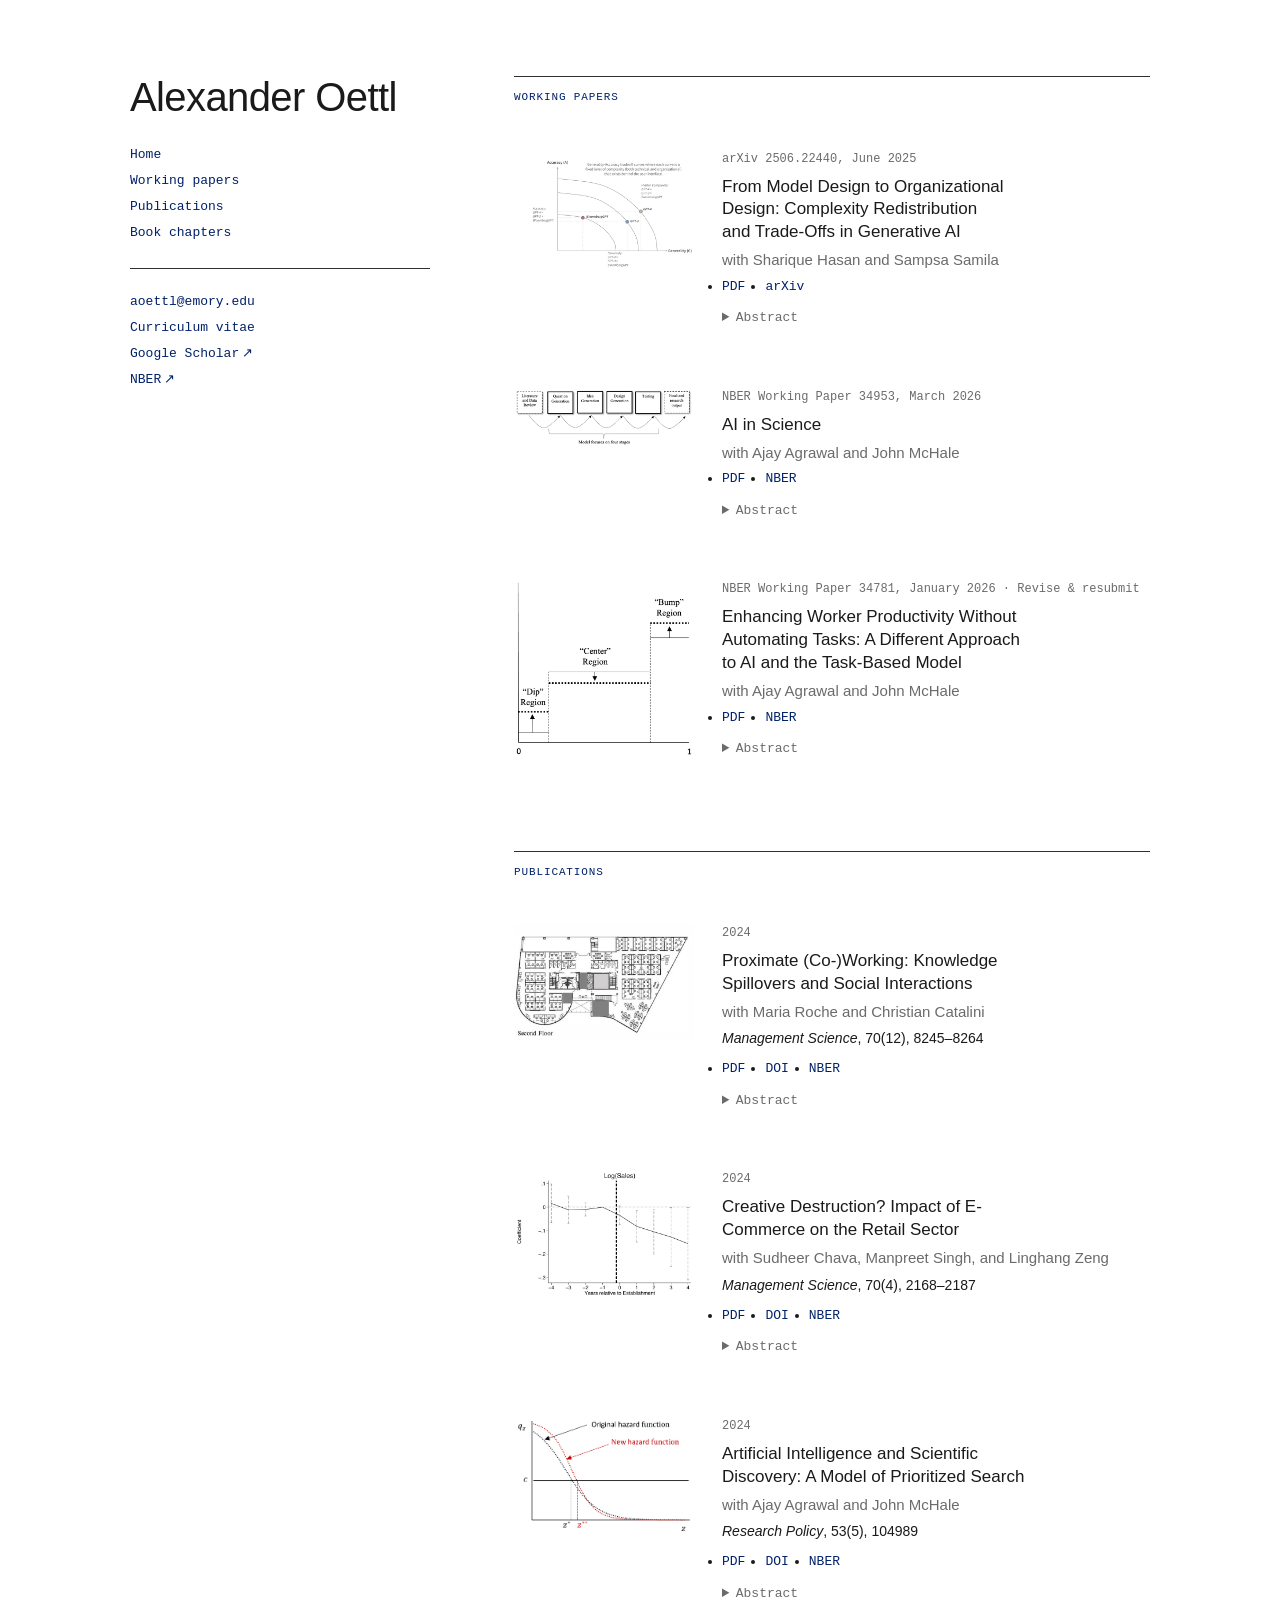
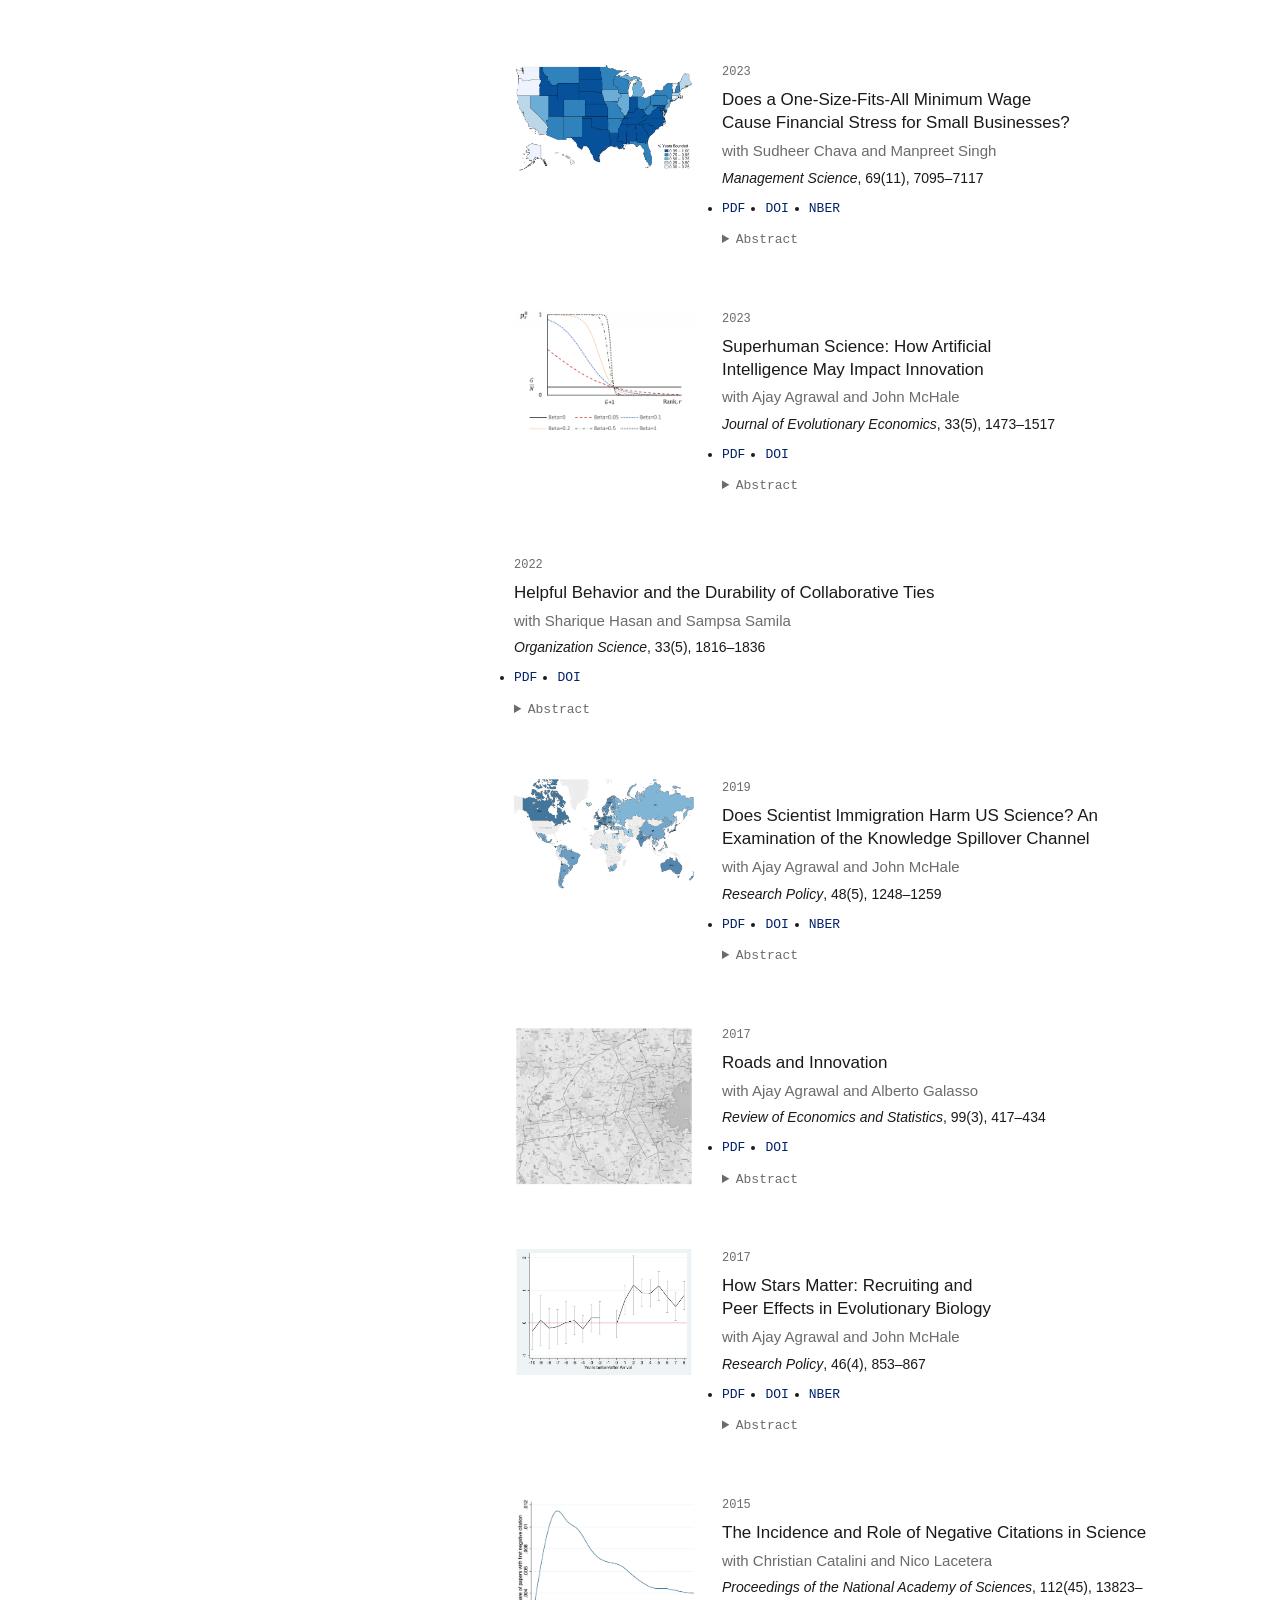
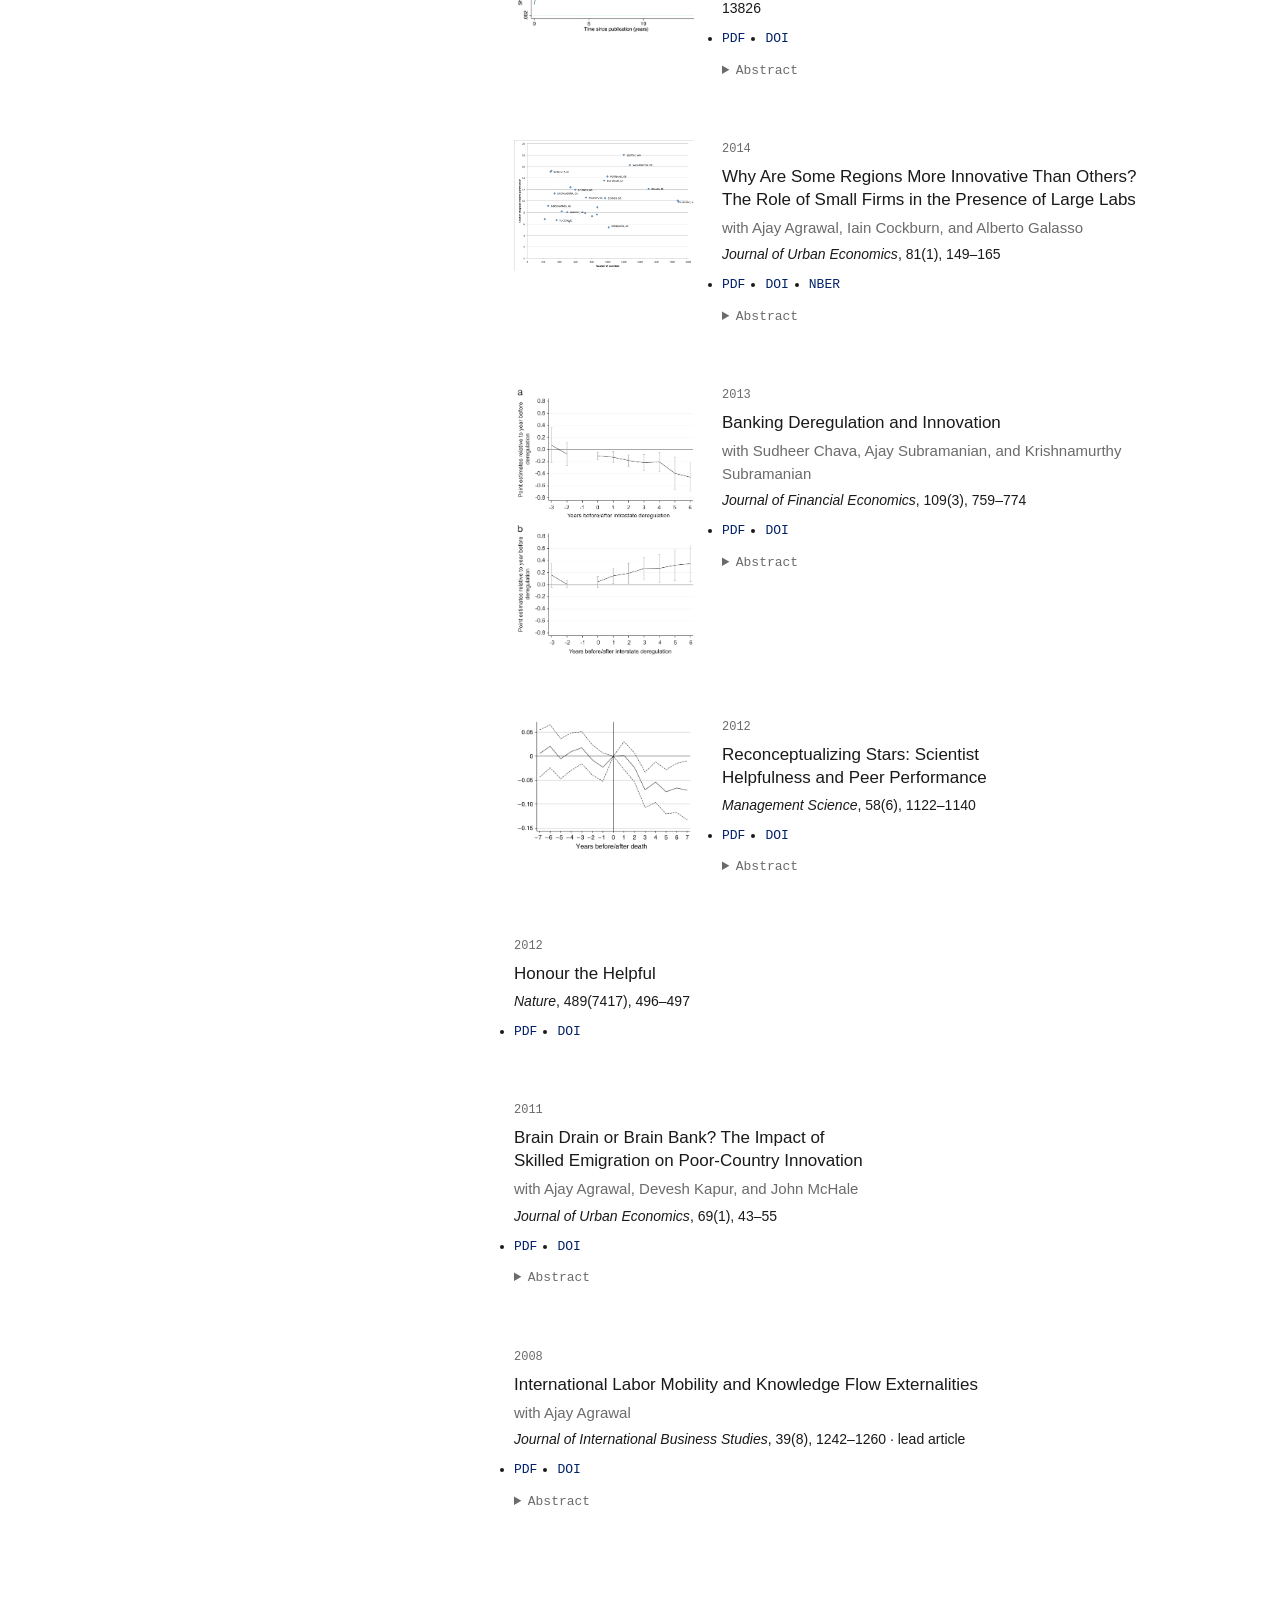
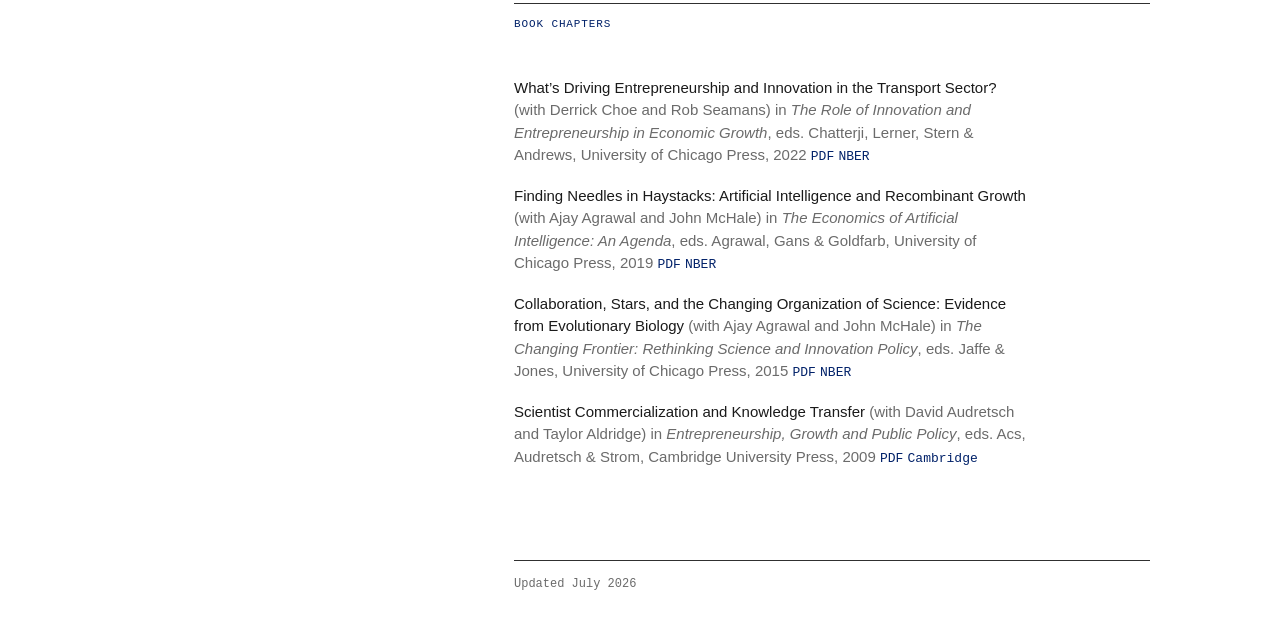
==== research/index.html @ a6eb87b7 "Scientist Commercialization chapter: host SSRN draft PDF, link Cambridge edition Co-Authored-By: Cla" ====
<!DOCTYPE html>
<html lang="en">
<head>
  <meta charset="utf-8">
  <meta name="viewport" content="width=device-width, initial-scale=1">
  <title>Research — Alexander Oettl</title>
  <meta name="description" content="Alexander Oettl is the Goizueta Distinguished Chair in Entrepreneurship at Emory University's Goizueta Business School. Economics of innovation, knowledge spillovers, human capital, and economic geography.">
  <link rel="canonical" href="https://oettl.org/research/">
  <link rel="icon" type="image/svg+xml" href="/favicon.svg">
  <link rel="stylesheet" href="/style.css">
  <meta property="og:type" content="profile">
  <meta property="og:title" content="Research — Alexander Oettl">
  <meta property="og:description" content="Economics of innovation, knowledge spillovers, human capital, and economic geography. Goizueta Business School, Emory University.">
  <meta property="og:url" content="https://oettl.org/research/">
  <meta property="og:image" content="https://oettl.org/img/aoettl.jpg">
  <meta name="twitter:card" content="summary">
  <script data-goatcounter="https://oettl.goatcounter.com/count" async src="https://gc.zgo.at/count.js"></script>
</head>
<body>
<div class="page">

  <header class="rail">
    <h1><a href="/">Alexander Oettl</a></h1>
    <nav aria-label="Sections">
      <ul>
        <li><a href="/">Home</a></li>
        <li><a href="#working-papers">Working papers</a></li>
        <li><a href="#publications">Publications</a></li>
        <li><a href="#chapters">Book chapters</a></li>
      </ul>
    </nav>
    <ul class="contact">
      <li><a href="mailto:aoettl@emory.edu">aoettl@emory.edu</a></li>
      <li><a href="/pdf/oettl-cv.pdf" data-goatcounter-click="dl-cv">Curriculum vitae</a></li>
      <li><a href="https://scholar.google.com/citations?user=zIB44gEAAAAJ">Google Scholar&thinsp;&#8599;</a></li>
      <li><a href="https://www.nber.org/people/alexander_oettl">NBER&thinsp;&#8599;</a></li>
    </ul>
  </header>

  <main>

    <section id="working-papers">
      <h2>Working papers</h2>

      <article class="paper">
        <figure>
          <img src="/img/figs/model-org-design.png" width="680" height="476" loading="lazy"
               alt="Generality&ndash;accuracy trade-off curves at fixed levels of hidden complexity, with GPT-4, GPT-3, and BloombergGPT plotted">
        </figure>
        <div class="body">
          <p class="year">arXiv 2506.22440, June 2025</p>
          <h3>From Model Design to Organizational Design: Complexity Redistribution and Trade-Offs in Generative&nbsp;AI</h3>
          <p class="authors">with Sharique Hasan and Sampsa Samila</p>
          <ul class="links">
            <li><a href="/pdf/model-org-design.pdf" data-goatcounter-click="dl-model-org-design">PDF</a></li>
            <li><a href="https://arxiv.org/abs/2506.22440">arXiv</a></li>
          </ul>
          <details>
            <summary>Abstract</summary>
            <p>This paper introduces the Generality-Accuracy-Simplicity (GAS) framework to
            analyze how large language models (LLMs) are reshaping organizations and competitive
            strategy. We argue that viewing AI as a simple reduction in input costs overlooks
            two critical dynamics: (a) the inherent trade-offs among generality, accuracy, and
            simplicity, and (b) the redistribution of complexity across stakeholders. While LLMs
            appear to defy the traditional trade-off by offering high generality and accuracy
            through simple interfaces, this user-facing simplicity masks a significant shift of
            complexity to infrastructure, compliance, and specialized personnel. The GAS
            trade-off, therefore, does not disappear but is relocated from the user to the
            organization, creating new managerial challenges, particularly around accuracy in
            high-stakes applications. We contend that competitive advantage no longer stems from
            mere AI adoption, but from mastering this redistributed complexity through the
            design of abstraction layers, workflow alignment, and complementary expertise. This
            study advances AI strategy by clarifying how scalable cognition relocates complexity
            and redefines the conditions for technology integration.</p>
          </details>
        </div>
      </article>

      <article class="paper">
        <figure>
          <img src="/img/figs/ai-in-science.png" width="680" height="223" loading="lazy"
               alt="Stylized stages of scientific research: question, idea, and design generation, then testing">
        </figure>
        <div class="body">
          <p class="year">NBER Working Paper 34953, March 2026</p>
          <h3>AI in Science</h3>
          <p class="authors">with Ajay Agrawal and John McHale</p>
          <ul class="links">
            <li><a href="/pdf/ai-in-science.pdf" data-goatcounter-click="dl-ai-in-science">PDF</a></li>
            <li><a href="https://www.nber.org/papers/w34953">NBER</a></li>
          </ul>
          <details>
            <summary>Abstract</summary>
            <p>We explore the impact of artificial intelligence (AI) on the knowledge
            production function. We characterize AI as a tool, not for full automation but
            rather for augmentation through enhanced search over combinatorial spaces. This
            leads to increased scientific productivity. We decompose knowledge production into
            a multi-stage process to shed light on the &ldquo;jagged frontier&rdquo; of AI in
            science, revealing differential returns to different tools across domains (e.g.,
            data-rich biology vs. anomaly-sparse physics) and workflow stages (e.g., strong
            design aids like AlphaFold vs. subtler question generation tools). We treat human
            judgment as indispensable for tasks involving abductive inference, contextual
            nuance, and trade-offs, particularly in data-sparse environments. Drawing on a
            task-based model that distinguishes &ldquo;ordinary&rdquo; from AI-expert
            scientists, we describe how exogenous improvements in AI yield nonlinear
            productivity gains amplified by the share of scientists that are AI-experts to
            underscore the role of AI complements like skills training and organizational
            design.</p>
          </details>
        </div>
      </article>

      <article class="paper">
        <figure>
          <img src="/img/figs/augmenting-workers.png" width="680" height="667" loading="lazy"
               alt="Equilibrium skill densities before and after an AI improvement: mass moves from the center region to the dip and bump regions">
        </figure>
        <div class="body">
          <p class="year">NBER Working Paper 34781, January 2026 &middot; Revise &amp; resubmit</p>
          <h3>Enhancing Worker Productivity Without Automating Tasks: A Different Approach to AI and the Task-Based Model</h3>
          <p class="authors">with Ajay Agrawal and John McHale</p>
          <ul class="links">
            <li><a href="/pdf/augmenting-workers.pdf" data-goatcounter-click="dl-augmenting-workers">PDF</a></li>
            <li><a href="https://www.nber.org/papers/w34781">NBER</a></li>
          </ul>
          <details>
            <summary>Abstract</summary>
            <p>The task-based approach has become the dominant framework for studying the
            labor-market effects of artificial intelligence (AI), typically emphasizing the
            replacement of human workers by machines. Motivated by growing empirical evidence
            that contemporary AI is more often used as a tool that augments workers, this paper
            develops two related task-based models in which AI enhances worker productivity
            without automating tasks. Abstracting from capital, we develop a pair of related
            task-based models that examine how technological progress in AI that provides new
            tools to augment workers affects aggregate productivity and wage inequality. Both
            models emphasize the role of human capital in intermediating the effects of
            AI-related technological shocks. In the first model, AI use requires specialized
            expertise, and technological progress expands the set of tasks for which such
            expertise is effective. We show that a larger supply of AI expertise amplifies the
            productivity gains from improvements in AI technology while attenuating its adverse
            effects on wage inequality. The second model focuses on non-AI skills, allowing AI
            tools to alter the set of tasks that workers can perform given their skills. In
            equilibrium, workers allocate across tasks in response to wages, generating an
            endogenous distribution of skills across the task space. A central result is that
            aggregate productivity and wage inequality depend on different global properties of
            this equilibrium distribution: productivity is particularly sensitive to thinly
            staffed tasks that create bottlenecks, while wage inequality is driven by the
            concentration of workers in a narrow set of tasks. As a result, improvements in AI
            tools can induce non-monotonic co-movement between productivity and inequality. By
            linking these mechanisms to multidimensional human capital&mdash;including AI
            expertise and higher-order non-AI skills&mdash;the paper highlights the role of
            education and training policies in shaping the economic consequences of AI-driven
            technological change.</p>
          </details>
        </div>
      </article>
    </section>

    <section id="publications">
      <h2>Publications</h2>

      <article class="paper">
        <figure>
          <img src="/img/figs/proximate-coworking.png" width="628" height="409" loading="lazy"
               alt="Architectural floor plan of the co-working hub&rsquo;s second floor">
        </figure>
        <div class="body">
          <p class="year">2024</p>
          <h3>Proximate (Co-)Working: Knowledge Spillovers and Social Interactions</h3>
          <p class="authors">with Maria Roche and Christian Catalini</p>
          <p class="venue"><em>Management Science</em>, 70(12), 8245&ndash;8264</p>
          <ul class="links">
            <li><a href="/pdf/proximate-coworking.pdf" data-goatcounter-click="dl-proximate-coworking">PDF</a></li>
            <li><a href="https://doi.org/10.1287/mnsc.2022.03555">DOI</a></li>
            <li><a href="https://www.nber.org/papers/w30120">NBER</a></li>
          </ul>
          <details>
            <summary>Abstract</summary>
            <p>We examine the influence of physical proximity on between-start-up knowledge
            spillovers at one of the largest technology coworking hubs in the United States.
            Relying on the exogenous assignment of office space to the hub&rsquo;s 251
            start-ups, we find that proximity positively influences knowledge spillovers as
            proxied by the likelihood of adopting an upstream web technology already used by a
            peer start-up. This effect is largest for start-ups within close proximity of each
            other and quickly decays; start-ups more than 20 meters apart on the same floor are
            indistinguishable from start-ups on different floors. The main driver of the effect
            appears to be social interactions. Although start-ups in close proximity are most
            likely to participate in social coworking space events together, knowledge
            spillovers are greatest between start-ups that socialize but are dissimilar.
            Ultimately, start-ups that are embedded in environments that have neither too much
            nor too little diversity perform better but only if they socialize.</p>
          </details>
        </div>
      </article>

      <article class="paper">
        <figure>
          <img src="/img/figs/ecommerce-retail.png" width="620" height="440" loading="lazy"
               alt="Event-study plot: retail store sales fall after a fulfillment center opens nearby">
        </figure>
        <div class="body">
          <p class="year">2024</p>
          <h3>Creative Destruction? Impact of E-Commerce on the Retail Sector</h3>
          <p class="authors">with Sudheer Chava, Manpreet Singh, and Linghang Zeng</p>
          <p class="venue"><em>Management Science</em>, 70(4), 2168&ndash;2187</p>
          <ul class="links">
            <li><a href="/pdf/ecommerce-retail.pdf" data-goatcounter-click="dl-ecommerce-retail">PDF</a></li>
            <li><a href="https://doi.org/10.1287/mnsc.2023.4795">DOI</a></li>
            <li><a href="https://www.nber.org/papers/w30077">NBER</a></li>
          </ul>
          <details>
            <summary>Abstract</summary>
            <p>Using an administrative payroll data set for 2.6 million retail workers, we find
            that the staggered rollout of a major e-commerce firm&rsquo;s fulfillment centers
            reduces traditional retail workers&rsquo; income in geographically proximate
            counties by 2.4%. Wages of hourly workers, especially part-time hourly workers,
            decrease significantly driven by a drop in the number of hours worked. We observe a
            U-shaped pattern in which both young and old workers experience a sharper decrease
            in wage income. Consequently, some workers experience an increase in credit card
            delinquency. Using data for 3.2 million stores, we find that sales (employment) at
            proximate stores decrease by 4% (2.1%). Exits, especially of young and small stores,
            increase, and entry decreases. Our results highlight how creative destruction led by
            e-commerce impacts local labor markets.</p>
          </details>
        </div>
      </article>

      <article class="paper">
        <figure>
          <img src="/img/figs/ai-prioritized-search.png" width="457" height="299" loading="lazy"
               alt="An improved prediction model swivels the hazard function clockwise, extending the optimal search duration from z* to z**">
        </figure>
        <div class="body">
          <p class="year">2024</p>
          <h3>Artificial Intelligence and Scientific Discovery: A Model of Prioritized Search</h3>
          <p class="authors">with Ajay Agrawal and John McHale</p>
          <p class="venue"><em>Research Policy</em>, 53(5), 104989</p>
          <ul class="links">
            <li><a href="/pdf/ai-prioritized-search.pdf" data-goatcounter-click="dl-ai-prioritized-search">PDF</a></li>
            <li><a href="https://doi.org/10.1016/j.respol.2024.104989">DOI</a></li>
            <li><a href="https://www.nber.org/papers/w31558">NBER</a></li>
          </ul>
          <details>
            <summary>Abstract</summary>
            <p>We model a key step in the innovation process, hypothesis generation, as the
            making of predictions over a vast combinatorial space. Traditionally, scientists and
            innovators use theory or intuition to guide their search. Increasingly, however,
            they use artificial intelligence (AI) instead. We model innovation as resulting from
            sequential search over a combinatorial design space, where the prioritization of
            costly tests is achieved using a predictive model. The predictive model&rsquo;s
            ranked output is represented as a hazard function. Discrete survival analysis is
            used to obtain the main innovation outcomes of interest &ndash; the probability of
            innovation, expected search duration, and expected profit. We describe conditions
            under which shifting from the traditional method of hypothesis generation, using
            theory or intuition, to instead using AI that generates higher fidelity predictions,
            results in a higher likelihood of successful innovation, shorter search durations,
            and higher expected profits. We then explore the complementarity between hypothesis
            generation and hypothesis testing; potential gains from AI may not be realized
            without significant investment in testing capacity. We discuss the policy
            implications.</p>
          </details>
        </div>
      </article>

      <article class="paper">
        <figure>
          <img src="/img/figs/minimum-wage.png" width="680" height="414" loading="lazy"
               alt="US map: share of years each state&rsquo;s minimum wage is bound by the federal rate, 1989&ndash;2013">
        </figure>
        <div class="body">
          <p class="year">2023</p>
          <h3>Does a One-Size-Fits-All Minimum Wage Cause Financial Stress for Small Businesses?</h3>
          <p class="authors">with Sudheer Chava and Manpreet Singh</p>
          <p class="venue"><em>Management Science</em>, 69(11), 7095&ndash;7117</p>
          <ul class="links">
            <li><a href="/pdf/minimum-wage.pdf" data-goatcounter-click="dl-minimum-wage">PDF</a></li>
            <li><a href="https://doi.org/10.1287/mnsc.2022.4620">DOI</a></li>
            <li><a href="https://www.nber.org/papers/w26523">NBER</a></li>
          </ul>
          <details>
            <summary>Abstract</summary>
            <p>Using intertemporal variation in the bounding of a state&rsquo;s minimum wage by
            the federal rate and business credit-score data for 15.2 million establishments, we
            find that the increase in labor costs caused by a higher federal minimum wage leads
            to lower business credit scores and worsens the financial health of small businesses
            in the affected states. In particular, small, young, labor-intensive, and
            minimum-wage-sensitive establishments located in affected states and those located
            in competitive and low-income areas experience higher financial stress. Increases in
            the minimum wage are associated with employment reductions and a higher exit rate
            for small businesses. Our results document some potential costs of a
            one-size-fits-all nationwide minimum wage for some small businesses.</p>
          </details>
        </div>
      </article>

      <article class="paper">
        <figure>
          <img src="/img/figs/superhuman-science.png" width="872" height="608" loading="lazy"
               alt="Logistic ranking-function curves swiveling toward a step function as prediction quality improves">
        </figure>
        <div class="body">
          <p class="year">2023</p>
          <h3>Superhuman Science: How Artificial Intelligence May Impact Innovation</h3>
          <p class="authors">with Ajay Agrawal and John McHale</p>
          <p class="venue"><em>Journal of Evolutionary Economics</em>, 33(5), 1473&ndash;1517</p>
          <ul class="links">
            <li><a href="/pdf/superhuman-science.pdf" data-goatcounter-click="dl-superhuman-science">PDF</a></li>
            <li><a href="https://doi.org/10.1007/s00191-023-00845-3">DOI</a></li>
          </ul>
          <details>
            <summary>Abstract</summary>
            <p>New product innovation in fields like drug discovery and material science can be
            characterized as combinatorial search over a vast range of possibilities. Modeling
            innovation as a costly multi-stage search process, we explore how improvements in
            artificial intelligence (AI) could affect the productivity of the discovery pipeline
            in allowing improved prioritization of innovations that flow through that pipeline.
            We show how AI-aided prediction can increase the expected value of innovation and
            can increase or decrease the demand for downstream testing, depending on the type of
            innovation, and examine how AI can reduce costs associated with well-defined
            bottlenecks in the discovery pipeline.</p>
          </details>
        </div>
      </article>

      <article class="paper nofig">
        <div class="body">
          <p class="year">2022</p>
          <h3>Helpful Behavior and the Durability of Collaborative Ties</h3>
          <p class="authors">with Sharique Hasan and Sampsa Samila</p>
          <p class="venue"><em>Organization Science</em>, 33(5), 1816&ndash;1836</p>
          <ul class="links">
            <li><a href="/pdf/helpful-behavior.pdf" data-goatcounter-click="dl-helpful-behavior">PDF</a></li>
            <li><a href="https://doi.org/10.1287/orsc.2021.1511">DOI</a></li>
          </ul>
          <details>
            <summary>Abstract</summary>
            <p>Long-term collaborations are crucial in many creative domains. Although there is
            ample research on why people collaborate, our knowledge about what drives some
            collaborations to persist and others to decay is still emerging. In this paper, we
            extend theory on third-party effects and collaborative persistence to study this
            question. We specifically consider the role that a third party&rsquo;s helpful
            behavior plays in shaping tie durability. We propose that when third parties
            facilitate helpfulness among their group, the collaboration is stronger, and it
            persists even in the third&rsquo;s absence. In contrast, collaborations with third
            parties that are nonhelpful are unstable and dissolve in their absence. We use a
            unique data set comprising scientific collaborations among pairs of research
            immunologists who lost a third coauthor to unexpected death. Using this quasi-random
            loss as a source of exogenous variation, we separately identify the effect of third
            parties&rsquo; traditional role as an active agent of collaborative stability and
            the enduring effect of their helpful behavior&mdash;as measured by
            acknowledgments&mdash;on the persistence of the remaining authors&rsquo;
            collaboration. We find support for our hypotheses and find evidence that one
            mechanism driving our effect is that helpful thirds make their coauthors more
            helpful.</p>
          </details>
        </div>
      </article>

      <article class="paper">
        <figure>
          <img src="/img/figs/immigration-spillovers.png" width="680" height="435" loading="lazy"
               alt="World map of US immigrant scientists&rsquo; source countries, N&nbsp;=&nbsp;9,641">
        </figure>
        <div class="body">
          <p class="year">2019</p>
          <h3>Does Scientist Immigration Harm US Science? An Examination of the Knowledge Spillover Channel</h3>
          <p class="authors">with Ajay Agrawal and John McHale</p>
          <p class="venue"><em>Research Policy</em>, 48(5), 1248&ndash;1259</p>
          <ul class="links">
            <li><a href="/pdf/immigration-spillovers.pdf" data-goatcounter-click="dl-immigration-spillovers">PDF</a></li>
            <li><a href="https://doi.org/10.1016/j.respol.2019.01.005">DOI</a></li>
            <li><a href="https://www.nber.org/papers/w24519">NBER</a></li>
          </ul>
          <details>
            <summary>Abstract</summary>
            <p>The recruitment of foreign-trained scientists enhances US science through an
            expanded workforce but could also cause harm by displacing better connected
            domestically-trained scientists, thereby reducing localized knowledge spillovers. We
            develop a model in which a sufficient condition for the absence of overall harm is
            that foreign-trained scientists generate at least the same level of localized
            spillovers as the domestically-trained scientists they displace. To test this
            condition, we conduct a hypothetical experiment in which each foreign-trained
            displaces an appropriately matched domestically-trained scientist. Overall, we do
            not find evidence that foreign-trained scientists harm US science by crowding out
            better-connected domestically-trained scientists, measured by citations by the US
            scientific community to their publications.</p>
          </details>
        </div>
      </article>

      <article class="paper">
        <figure>
          <img src="/img/figs/roads-innovation.png" width="560" height="500" loading="lazy"
               alt="Map of Boston&rsquo;s main knowledge-flow corridors, which trace the highway network">
        </figure>
        <div class="body">
          <p class="year">2017</p>
          <h3>Roads and Innovation</h3>
          <p class="authors">with Ajay Agrawal and Alberto Galasso</p>
          <p class="venue"><em>Review of Economics and Statistics</em>, 99(3), 417&ndash;434</p>
          <ul class="links">
            <li><a href="/pdf/roads-innovation.pdf" data-goatcounter-click="dl-roads-innovation">PDF</a></li>
            <li><a href="https://doi.org/10.1162/REST_a_00619">DOI</a></li>
          </ul>
          <details>
            <summary>Abstract</summary>
            <p>We exploit historical data on planned highways, railroads, and exploration routes
            as sources of exogenous variation in order to estimate the effect of interstate
            highways on regional innovation: a 10% increase in a region&rsquo;s stock of
            highways causes a 1.7% increase in regional patenting over a five-year period. In
            terms of the mechanism, we report evidence that roads facilitate local knowledge
            flows, increasing the likelihood that innovators access knowledge inputs from local
            but more distant neighbors. Thus, transportation infrastructure may spur regional
            growth above and beyond the more commonly discussed agglomeration economies
            predicated on an inflow of new workers.</p>
          </details>
        </div>
      </article>

      <article class="paper">
        <figure>
          <img src="/img/figs/how-stars-matter.png" width="680" height="477" loading="lazy"
               alt="Event-study plot: the quality of new recruits jumps after a star scientist arrives">
        </figure>
        <div class="body">
          <p class="year">2017</p>
          <h3>How Stars Matter: Recruiting and Peer Effects in Evolutionary Biology</h3>
          <p class="authors">with Ajay Agrawal and John McHale</p>
          <p class="venue"><em>Research Policy</em>, 46(4), 853&ndash;867</p>
          <ul class="links">
            <li><a href="/pdf/how-stars-matter.pdf" data-goatcounter-click="dl-how-stars-matter">PDF</a></li>
            <li><a href="https://doi.org/10.1016/j.respol.2017.02.007">DOI</a></li>
            <li><a href="https://www.nber.org/papers/w20012">NBER</a></li>
          </ul>
          <details>
            <summary>Abstract</summary>
            <p>The peer-effects literature highlights several distinct channels through which
            colleagues may affect individual and organizational performance. Building on this,
            we examine the relative contributions of different channels by decomposing the
            productivity effect of a star&rsquo;s arrival on (1) incumbents and (2) new
            recruits. Using longitudinal, university-level data, we report that hiring a star
            does not increase overall incumbent productivity, although this aggregate effect
            hides offsetting effects on related (positive) versus unrelated (negative)
            colleagues. However, the primary impact comes from an increase in the average
            quality of subsequent recruits, an effect that is most pronounced at
            non-highly-ranked institutions. We discuss the implications of our results for
            star-focused strategies to improve organizational performance.</p>
          </details>
        </div>
      </article>

      <article class="paper">
        <figure>
          <img src="/img/figs/negative-citations.png" width="479" height="373" loading="lazy"
               alt="Share of papers receiving their first negative citation, by years since publication: a sharp early peak, then decline">
        </figure>
        <div class="body">
          <p class="year">2015</p>
          <h3>The Incidence and Role of Negative Citations in Science</h3>
          <p class="authors">with Christian Catalini and Nico Lacetera</p>
          <p class="venue"><em>Proceedings of the National Academy of Sciences</em>, 112(45), 13823&ndash;13826</p>
          <ul class="links">
            <li><a href="/pdf/negative-citations.pdf" data-goatcounter-click="dl-negative-citations">PDF</a></li>
            <li><a href="https://doi.org/10.1073/pnas.1502280112">DOI</a></li>
          </ul>
          <details>
            <summary>Abstract</summary>
            <p>Citations to previous literature are extensively used to measure the quality and
            diffusion of knowledge. However, we know little about the different ways in which a
            study can be cited; in particular, are papers cited to point out their merits or
            their flaws? We elaborated a methodology to characterize &ldquo;negative&rdquo;
            citations using bibliometric data and natural language processing. We found that
            negative citations concerned higher-quality papers, were focused on a study&rsquo;s
            findings rather than theories or methods, and originated from scholars who were
            closer to the authors of the focal paper in terms of discipline and social distance,
            but not geographically. Receiving a negative citation was also associated with a
            slightly faster decline in citations to the paper in the long run.</p>
          </details>
        </div>
      </article>

      <article class="paper">
        <figure>
          <img src="/img/figs/small-firms-large-labs.png" width="680" height="493" loading="lazy"
               alt="Scatter plot of citation-weighted patents per inventor across US cities">
        </figure>
        <div class="body">
          <p class="year">2014</p>
          <h3>Why Are Some Regions More Innovative Than Others? The Role of Small Firms in the Presence of Large&nbsp;Labs</h3>
          <p class="authors">with Ajay Agrawal, Iain Cockburn, and Alberto Galasso</p>
          <p class="venue"><em>Journal of Urban Economics</em>, 81(1), 149&ndash;165</p>
          <ul class="links">
            <li><a href="/pdf/small-firms-large-labs.pdf" data-goatcounter-click="dl-small-firms-large-labs">PDF</a></li>
            <li><a href="https://doi.org/10.1016/j.jue.2014.03.003">DOI</a></li>
            <li><a href="https://www.nber.org/papers/w17793">NBER</a></li>
          </ul>
          <details>
            <summary>Abstract</summary>
            <p>We study the impact of small firms on innovation in regions where large labs are
            present. Small firms generate demand for specialized services that lower entry costs
            for others. This effect is particularly relevant in the presence of large firms that
            spawn spin-outs caused by innovations deemed unrelated to the firm&rsquo;s overall
            business. We examine MSA-level patent data during the period 1975&ndash;2000 and
            find that innovation output is higher in regions where both a sizable population of
            small firms and large labs are present. The finding is robust to across-region as
            well as within-region analysis and the effect is stronger in certain subsamples in a
            manner that is consistent with our explanation.</p>
          </details>
        </div>
      </article>

      <article class="paper">
        <figure>
          <img src="/img/figs/banking-deregulation.png" width="491" height="741" loading="lazy"
               alt="Patenting by young private firms falls after intrastate banking deregulation and rises after interstate deregulation">
        </figure>
        <div class="body">
          <p class="year">2013</p>
          <h3>Banking Deregulation and Innovation</h3>
          <p class="authors">with Sudheer Chava, Ajay Subramanian, and Krishnamurthy Subramanian</p>
          <p class="venue"><em>Journal of Financial Economics</em>, 109(3), 759&ndash;774</p>
          <ul class="links">
            <li><a href="/pdf/banking-deregulation.pdf" data-goatcounter-click="dl-banking-deregulation">PDF</a></li>
            <li><a href="https://doi.org/10.1016/j.jfineco.2013.03.015">DOI</a></li>
          </ul>
          <details>
            <summary>Abstract</summary>
            <p>We document empirical support for a key micro-level channel&mdash;innovation by
            young, private firms&mdash;through which financial sector deregulation affects
            economic growth. We find that intrastate banking deregulation, which increased the
            local market power of banks, decreased the level and risk of innovation by young,
            private firms. In contrast, interstate banking deregulation, which decreased the
            local market power of banks, increased the level and risk of innovation by young,
            private firms. These contrasting effects on innovation also translated into
            contrasting effects on economic growth. Our study suggests that the nature of
            financial sector deregulation crucially affects its potential benefits to the real
            economy.</p>
          </details>
        </div>
      </article>

      <article class="paper">
        <figure>
          <img src="/img/figs/reconceptualizing-stars.png" width="490" height="358" loading="lazy"
               alt="Coauthor impact-factor-weighted publications decline after the death of a helpful star scientist">
        </figure>
        <div class="body">
          <p class="year">2012</p>
          <h3>Reconceptualizing Stars: Scientist Helpfulness and Peer Performance</h3>
          <p class="venue"><em>Management Science</em>, 58(6), 1122&ndash;1140</p>
          <ul class="links">
            <li><a href="/pdf/reconceptualizing-stars.pdf" data-goatcounter-click="dl-reconceptualizing-stars">PDF</a></li>
            <li><a href="https://doi.org/10.1287/mnsc.1110.1470">DOI</a></li>
          </ul>
          <details>
            <summary>Abstract</summary>
            <p>It is surprising that the prevailing performance taxonomy for scientists (star
            versus nonstar) focuses only on individual output and ignores social behavior,
            because innovation is often characterized as a communal process. To develop a deeper
            understanding of the mechanisms by which scientists influence the productivity of
            others, I expand the traditional taxonomy of scientists that focuses solely on
            productivity and add a second, social dimension: helpfulness to others. Using a
            combination of academic paper publications and citations to capture scientist
            productivity and the receipt of academic paper acknowledgments to measure
            helpfulness, I examine the change in publishing output of the coauthors of 149
            scientists that die. Coauthors of highly helpful scientists that die experience a
            decrease in output quality but not output quantity. Meanwhile, the deaths of high
            productivity scientists that are not highly helpful do not influence their
            coauthors&rsquo; output. In addition, scientists who are helpful with conceptual
            feedback (critique and advice) have a larger impact on the performance of their
            coauthors than scientists who provide help with material access, scientific tools,
            or technical work. Within the context of evaluating scientific productivity, it may
            be time to update our conceptualization of a &ldquo;star.&rdquo;</p>
          </details>
        </div>
      </article>

      <article class="paper nofig">
        <div class="body">
          <p class="year">2012</p>
          <h3>Honour the Helpful</h3>
          <p class="venue"><em>Nature</em>, 489(7417), 496&ndash;497</p>
          <ul class="links">
            <li><a href="/pdf/honour-helpful.pdf" data-goatcounter-click="dl-honour-helpful">PDF</a></li>
            <li><a href="https://doi.org/10.1038/489496a">DOI</a></li>
          </ul>
        </div>
      </article>

      <article class="paper nofig">
        <div class="body">
          <p class="year">2011</p>
          <h3>Brain Drain or Brain Bank? The Impact of Skilled Emigration on Poor-Country Innovation</h3>
          <p class="authors">with Ajay Agrawal, Devesh Kapur, and John McHale</p>
          <p class="venue"><em>Journal of Urban Economics</em>, 69(1), 43&ndash;55</p>
          <ul class="links">
            <li><a href="/pdf/brain-drain-brain-bank.pdf" data-goatcounter-click="dl-brain-drain-brain-bank">PDF</a></li>
            <li><a href="https://doi.org/10.1016/j.jue.2010.06.003">DOI</a></li>
          </ul>
          <details>
            <summary>Abstract</summary>
            <p>The development prospects of a poor country or region depend in part on its
            capacity for innovation. In turn, the productivity of its innovators, whom are often
            concentrated around urban centers, depends on their access to technological
            knowledge. The emigration of highly skilled individuals weakens local knowledge
            networks (brain drain) but may also help remaining innovators access valuable
            knowledge accumulated abroad (brain bank). We develop a model in which the size of
            the optimal innovator Diaspora depends on the competing strengths of co-location and
            Diaspora effects for accessing knowledge. Then, using patent citation data
            associated with inventions from India, we estimate the key co-location and Diaspora
            parameters. The net effect of innovator emigration is to harm domestic knowledge
            access, on average. However, knowledge access conferred by the Diaspora is
            particularly valuable in the production of India&rsquo;s most important inventions
            as measured by citations received. Thus, our findings imply that the optimal
            emigration level may depend, at least partly, on the relative value resulting from
            the most cited compared to average inventions.</p>
          </details>
        </div>
      </article>

      <article class="paper nofig">
        <div class="body">
          <p class="year">2008</p>
          <h3>International Labor Mobility and Knowledge Flow Externalities</h3>
          <p class="authors">with Ajay Agrawal</p>
          <p class="venue"><em>Journal of International Business Studies</em>, 39(8), 1242&ndash;1260 &middot; lead article</p>
          <ul class="links">
            <li><a href="/pdf/labor-mobility.pdf" data-goatcounter-click="dl-labor-mobility">PDF</a></li>
            <li><a href="https://doi.org/10.1057/palgrave.jibs.8400358">DOI</a></li>
          </ul>
          <details>
            <summary>Abstract</summary>
            <p>Although knowledge flows create value, the market often does not price them
            accordingly. We examine &ldquo;unintended&rdquo; knowledge flows that result from
            the cross-border movement of inventors (i.e., flows that result from the move, but
            do not go to the hiring firm). We find that the inventor&rsquo;s new country gains
            from her arrival above and beyond the knowledge flow benefits enjoyed by the firm
            that recruited her (National Learning by Immigration). Furthermore, the firm that
            lost the inventor also gains by receiving increased knowledge flows from that
            individual&rsquo;s new country and firm (Firm Learning from the Diaspora).
            Surprisingly, the latter effect is only twice as strong when the mover moves within
            the same multinational firm, suggesting that knowledge flows between inventors do
            not necessarily follow organizational boundaries, thus creating opportunities for
            public policy and firm strategy.</p>
          </details>
        </div>
      </article>
    </section>

    <section id="chapters">
      <h2>Book chapters</h2>
      <ul class="chapters">
        <li>What&rsquo;s Driving Entrepreneurship and Innovation in the Transport Sector?
          <span class="meta">(with Derrick Choe and Rob Seamans) in <em>The Role of Innovation and
          Entrepreneurship in Economic Growth</em>, eds. Chatterji, Lerner, Stern &amp; Andrews,
          University of Chicago Press, 2022</span>
          <a href="/pdf/transport-entrepreneurship.pdf" data-goatcounter-click="dl-transport-entrepreneurship">PDF</a>
          <a href="https://www.nber.org/papers/w27284">NBER</a></li>
        <li>Finding Needles in Haystacks: Artificial Intelligence and Recombinant Growth
          <span class="meta">(with Ajay Agrawal and John McHale) in <em>The Economics of Artificial
          Intelligence: An Agenda</em>, eds. Agrawal, Gans &amp; Goldfarb, University of Chicago
          Press, 2019</span>
          <a href="/pdf/finding-needles.pdf" data-goatcounter-click="dl-finding-needles">PDF</a>
          <a href="https://www.nber.org/papers/w24541">NBER</a></li>
        <li>Collaboration, Stars, and the Changing Organization of Science: Evidence from
          Evolutionary Biology <span class="meta">(with Ajay Agrawal and John McHale) in
          <em>The Changing Frontier: Rethinking Science and Innovation Policy</em>, eds. Jaffe &amp;
          Jones, University of Chicago Press, 2015</span>
          <a href="/pdf/collaboration-stars.pdf" data-goatcounter-click="dl-collaboration-stars">PDF</a>
          <a href="https://www.nber.org/papers/w19653">NBER</a></li>
        <li>Scientist Commercialization and Knowledge Transfer <span class="meta">(with David
          Audretsch and Taylor Aldridge) in <em>Entrepreneurship, Growth and Public Policy</em>,
          eds. Acs, Audretsch &amp; Strom, Cambridge University Press, 2009</span>
          <a href="/pdf/scientist-commercialization.pdf" data-goatcounter-click="dl-scientist-commercialization">PDF</a>
          <a href="https://www.cambridge.org/core/books/abs/entrepreneurship-growth-and-public-policy/scientist-commercialization-and-knowledge-transfer/ACD35D1D7B0B0FABB8E421EE19410D3F">Cambridge</a></li>
      </ul>
    </section>

    <footer>
      <p class="colophon">Updated July 2026</p>
    </footer>

  </main>

</div>
</body>
</html>
---- style.css ----
/* oettl.org — hand-set, no framework.
   Palette: paper, ink, one accent (Emory Blue, PMS 280). */

:root {
  --paper: #ffffff;
  --ink: #1a1a1a;
  --muted: #6b6b6b;
  --accent: #012169;
  --rule: rgba(26, 26, 26, 0.9);
  --sans: "Helvetica Neue", Helvetica, Arial, system-ui, sans-serif;
  --mono: "SF Mono", SFMono-Regular, Menlo, Consolas, "Liberation Mono", monospace;
}

* { margin: 0; padding: 0; box-sizing: border-box; }

html { -webkit-text-size-adjust: 100%; }

body {
  font-family: var(--sans);
  font-size: 16px;
  line-height: 1.5;
  background: var(--paper);
  color: var(--ink);
  -webkit-font-smoothing: antialiased;
}

::selection { background: var(--accent); color: #fff; }

img { max-width: 100%; height: auto; display: block; }

a { color: var(--accent); }
a:focus-visible { outline: 2px solid var(--accent); outline-offset: 2px; }

/* ---- frame ---- */

.page {
  max-width: 1100px;
  margin: 0 auto;
  padding: 76px 40px 48px;
  display: grid;
  grid-template-columns: 300px minmax(0, 640px);
  gap: 0 84px;
  justify-content: space-between;
}

/* ---- rail ---- */

.rail {
  position: sticky;
  top: 76px;
  align-self: start;
}

.rail h1 {
  font-size: 40px;
  line-height: 1.05;
  font-weight: 500;
  letter-spacing: -0.015em;
  margin-bottom: 24px;
}

.rail .role {
  font-size: 14px;
  line-height: 1.45;
  margin-bottom: 10px;
}

.rail .affil {
  font-size: 14px;
  line-height: 1.45;
  color: var(--muted);
}

.rail .portrait { margin: 30px 0; }

.rail nav ul,
.rail .contact {
  list-style: none;
  font-family: var(--mono);
  font-size: 13px;
  line-height: 2;
}

.rail nav { margin-bottom: 22px; }

.rail nav a,
.rail .contact a {
  color: var(--accent);
  text-decoration: none;
}

.rail nav a:hover,
.rail .contact a:hover {
  text-decoration: underline;
  text-underline-offset: 3px;
}

.rail .contact { border-top: 1px solid var(--rule); padding-top: 20px; }

/* ---- content ---- */

section { margin-bottom: 92px; }

h2 {
  font-family: var(--mono);
  font-size: 11px;
  font-weight: 400;
  letter-spacing: 0.08em;
  text-transform: uppercase;
  color: var(--accent);
  border-top: 1px solid var(--rule);
  padding-top: 12px;
  margin-bottom: 44px;
}

#about p {
  font-size: 17px;
  line-height: 1.55;
  max-width: 60ch;
}

#about p + p { margin-top: 18px; }

#about a { text-decoration: underline; text-underline-offset: 2px; text-decoration-thickness: 1px; }

/* ---- paper entries ---- */

.paper {
  display: grid;
  grid-template-columns: 180px minmax(0, 1fr);
  gap: 0 28px;
  margin-bottom: 60px;
}

.paper.nofig { grid-template-columns: minmax(0, 1fr); }

.paper figure { align-self: start; }

.paper .year {
  font-family: var(--mono);
  font-size: 12px;
  color: var(--muted);
  margin-bottom: 8px;
}

.paper h3 {
  font-size: 17px;
  font-weight: 500;
  line-height: 1.35;
  margin-bottom: 5px;
  text-wrap: balance;
}

.paper .authors {
  font-size: 15px;
  color: var(--muted);
  margin-bottom: 5px;
}

.paper .venue {
  font-size: 14px;
  margin-bottom: 10px;
}

.paper .links {
  font-family: var(--mono);
  font-size: 13px;
  display: flex;
  flex-wrap: wrap;
  gap: 4px 20px;
}

.paper .links a { text-decoration: none; }
.paper .links a:hover { text-decoration: underline; text-underline-offset: 3px; }

.paper details { margin-top: 12px; }

.paper summary {
  font-family: var(--mono);
  font-size: 13px;
  color: var(--muted);
  cursor: pointer;
  width: fit-content;
}

.paper summary::marker { color: var(--muted); }
.paper summary:hover { color: var(--ink); }

.paper details[open] summary { color: var(--ink); margin-bottom: 10px; }

.paper details p {
  font-size: 15px;
  line-height: 1.55;
  max-width: 58ch;
}

/* ---- book chapters ---- */

.chapters { list-style: none; }

.chapters li {
  font-size: 15px;
  line-height: 1.5;
  margin-bottom: 18px;
  max-width: 62ch;
}

.chapters .meta { color: var(--muted); }

.chapters a {
  font-family: var(--mono);
  font-size: 13px;
  text-decoration: none;
  white-space: nowrap;
}

.chapters a:hover { text-decoration: underline; text-underline-offset: 3px; }

/* ---- footer ---- */

footer {
  border-top: 1px solid var(--rule);
  padding-top: 14px;
  font-family: var(--mono);
  font-size: 12px;
  color: var(--muted);
}

footer a { color: var(--muted); }
footer a:hover { color: var(--accent); }

/* ---- small screens ---- */

@media (max-width: 880px) {
  .page {
    display: block;
    padding: 44px 20px 40px;
  }

  .rail {
    position: static;
    margin-bottom: 72px;
  }

  .rail h1 { font-size: 32px; }

  .rail .portrait { max-width: 220px; }

  .paper {
    grid-template-columns: minmax(0, 1fr);
    gap: 14px 0;
  }

  .paper figure { grid-row: auto; max-width: 320px; }

  section { margin-bottom: 72px; }
}

/* ---- standalone card home ---- */

.solo {
  max-width: 1100px;
  margin: 0 auto;
  min-height: 100vh;
  padding: 48px 40px 40px;
  display: flex;
  flex-direction: column;
}

.solo .card {
  margin: auto 0;
  display: grid;
  grid-template-columns: minmax(0, 560px) 300px;
  gap: 84px;
  justify-content: space-between;
  align-items: start;
  padding-bottom: 56px;
}

.solo h1 {
  font-size: 56px;
  line-height: 1.03;
  font-weight: 500;
  letter-spacing: -0.015em;
  margin-bottom: 30px;
}

.solo .role { font-size: 15px; line-height: 1.5; margin-bottom: 12px; }

.solo .affil { font-size: 15px; line-height: 1.5; color: var(--muted); margin-bottom: 30px; }

.solo .bio { font-size: 17px; line-height: 1.55; max-width: 52ch; margin-bottom: 38px; }

.solo .go { list-style: none; font-family: var(--mono); font-size: 14px; line-height: 2.1; margin-bottom: 30px; }
.solo .go a, .solo .contact a { color: var(--accent); text-decoration: none; }
.solo .go a:hover, .solo .contact a:hover { text-decoration: underline; text-underline-offset: 3px; }

.solo .contact {
  list-style: none;
  font-family: var(--mono);
  font-size: 13px;
  line-height: 2.1;
  border-top: 1px solid var(--rule);
  padding-top: 18px;
}

.solo footer {
  border-top: 1px solid var(--rule);
  padding-top: 14px;
  font-family: var(--mono);
  font-size: 12px;
  color: var(--muted);
}

@media (max-width: 880px) {
  .solo { padding: 40px 20px 32px; }
  .solo .card { display: block; margin: 24px 0 48px; }
  .solo h1 { font-size: 38px; }
  .solo .card .portrait { max-width: 220px; margin-bottom: 36px; }
}

/* rail extras for split-site pages */

.rail h1 a { color: inherit; text-decoration: none; }

/* ---- print ---- */

@media print {
  body { font-size: 11pt; }
  .page { display: block; max-width: none; padding: 0; }
  .rail { position: static; margin-bottom: 2em; }
  .rail nav, .rail .portrait { display: none; }
  .paper { break-inside: avoid; grid-template-columns: 110pt 1fr; }
  .paper figure { max-width: 100pt; }
  a { color: #000; text-decoration: none; }
  .colophon { display: none; }
}
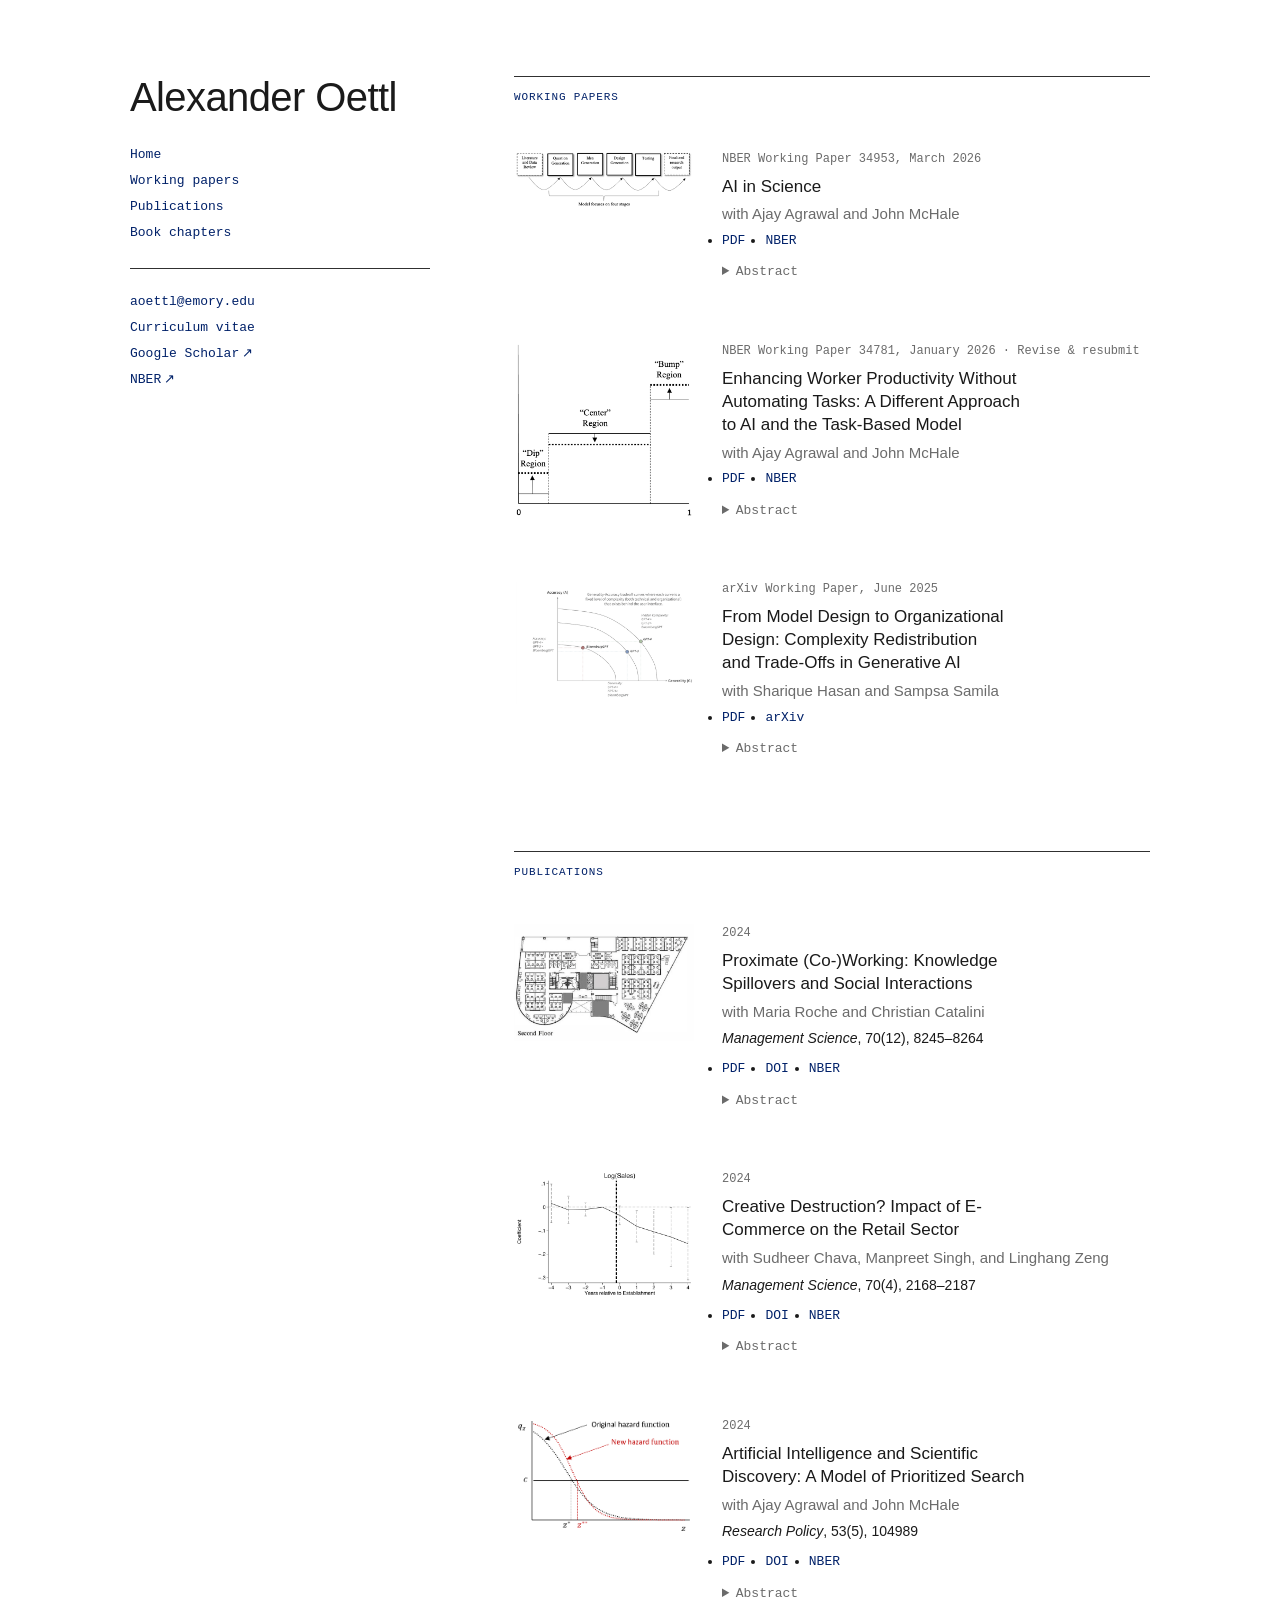
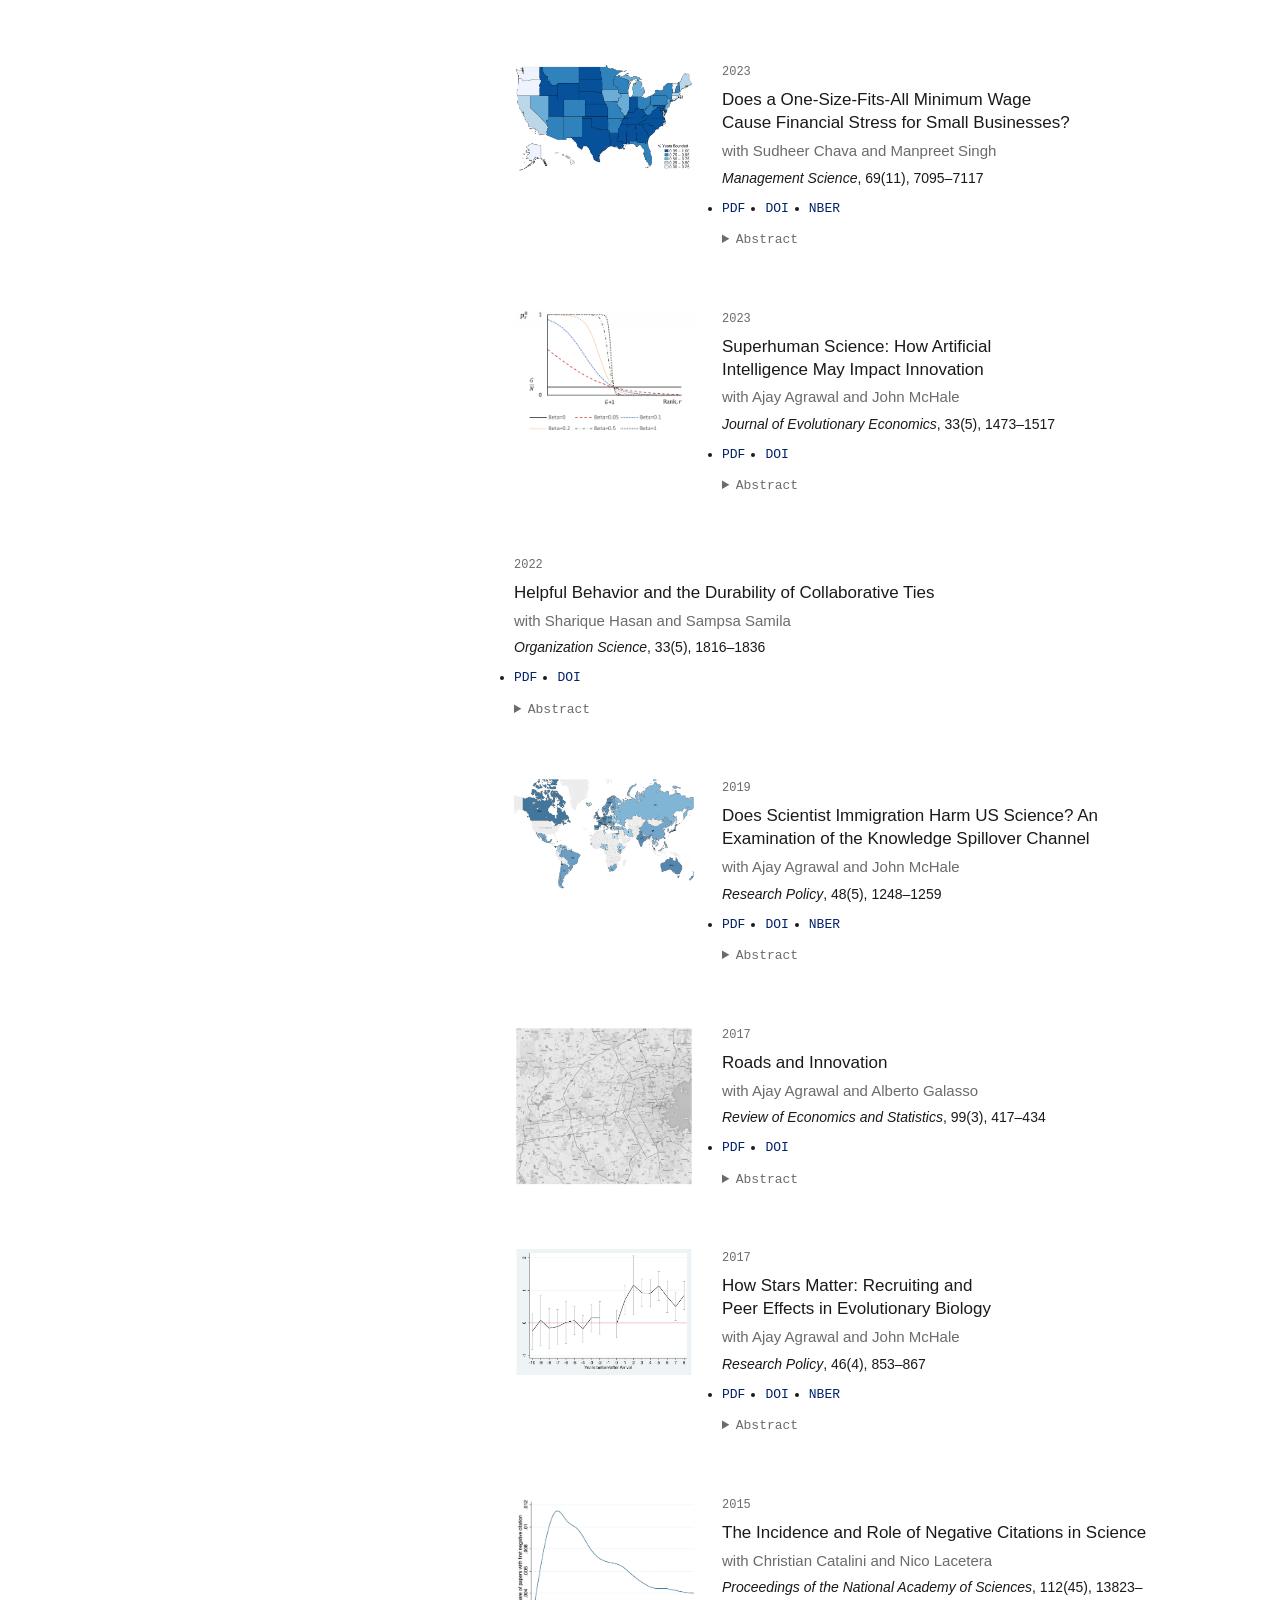
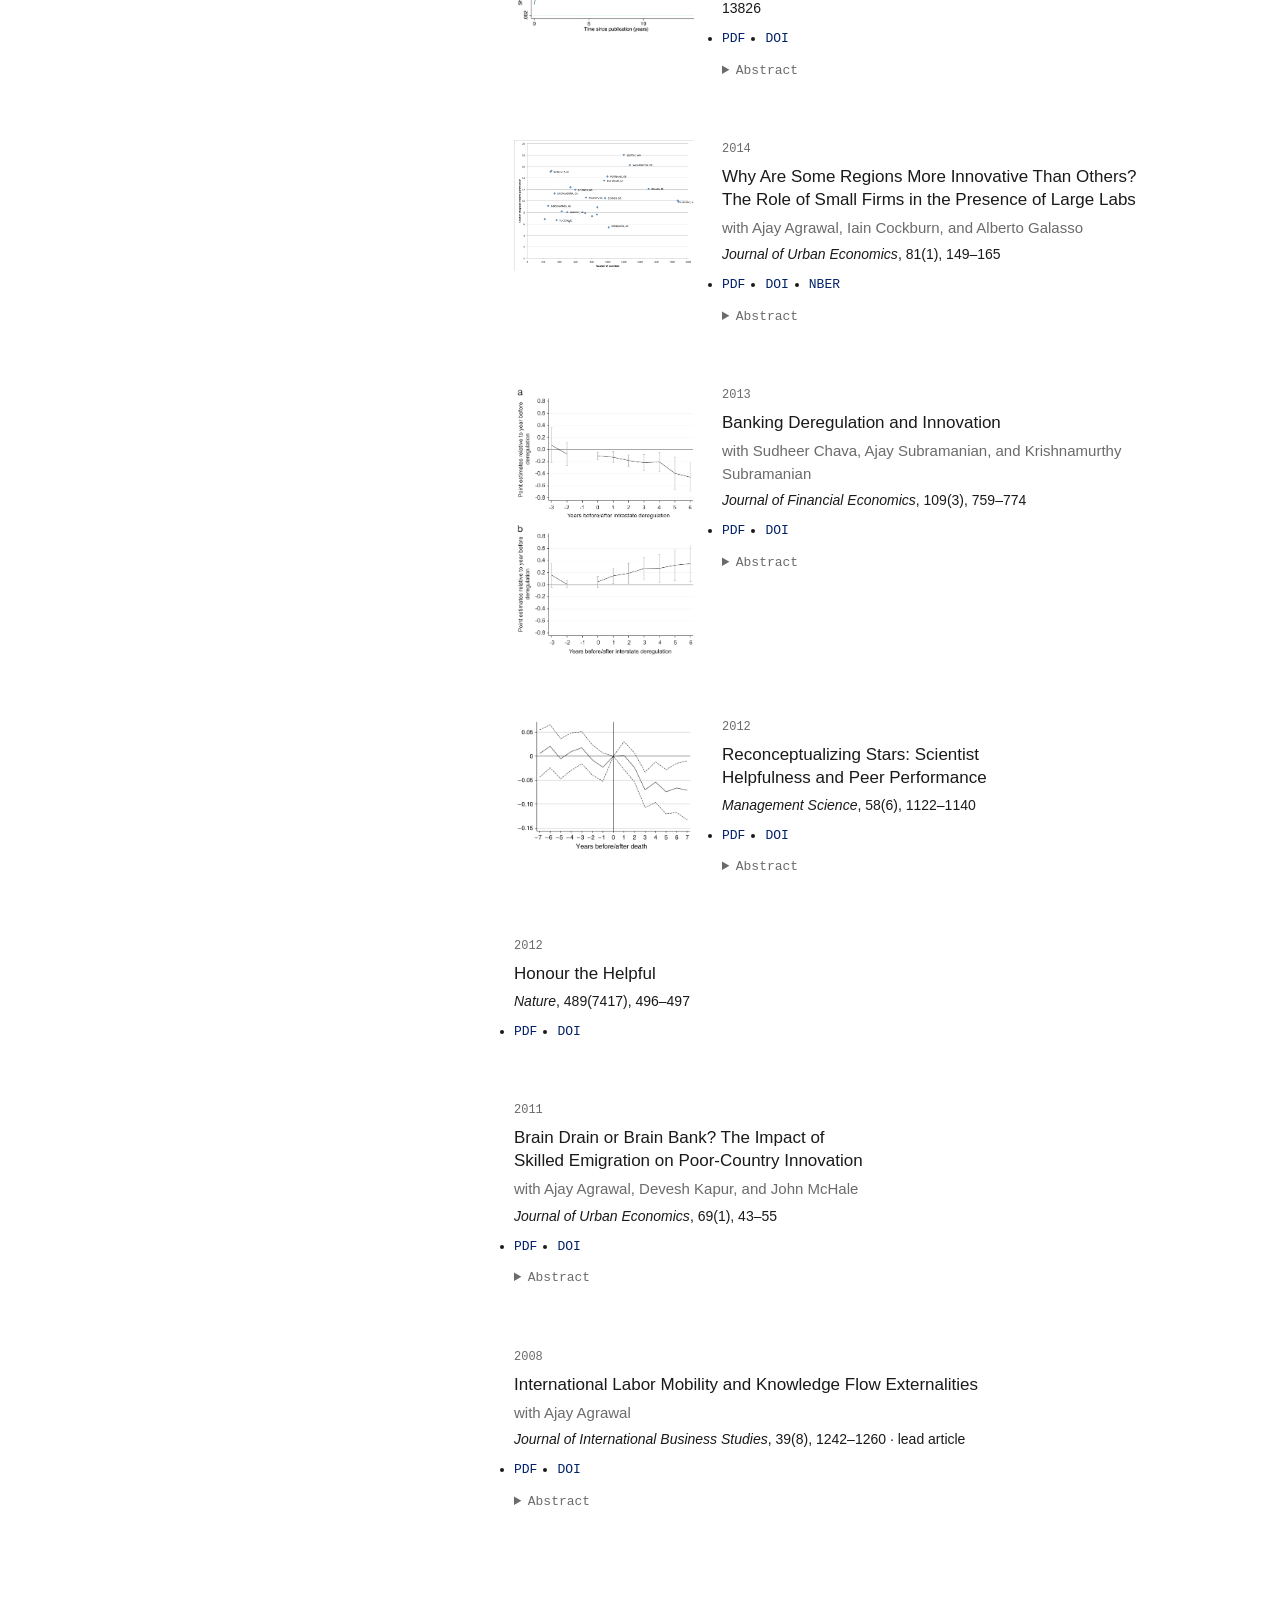
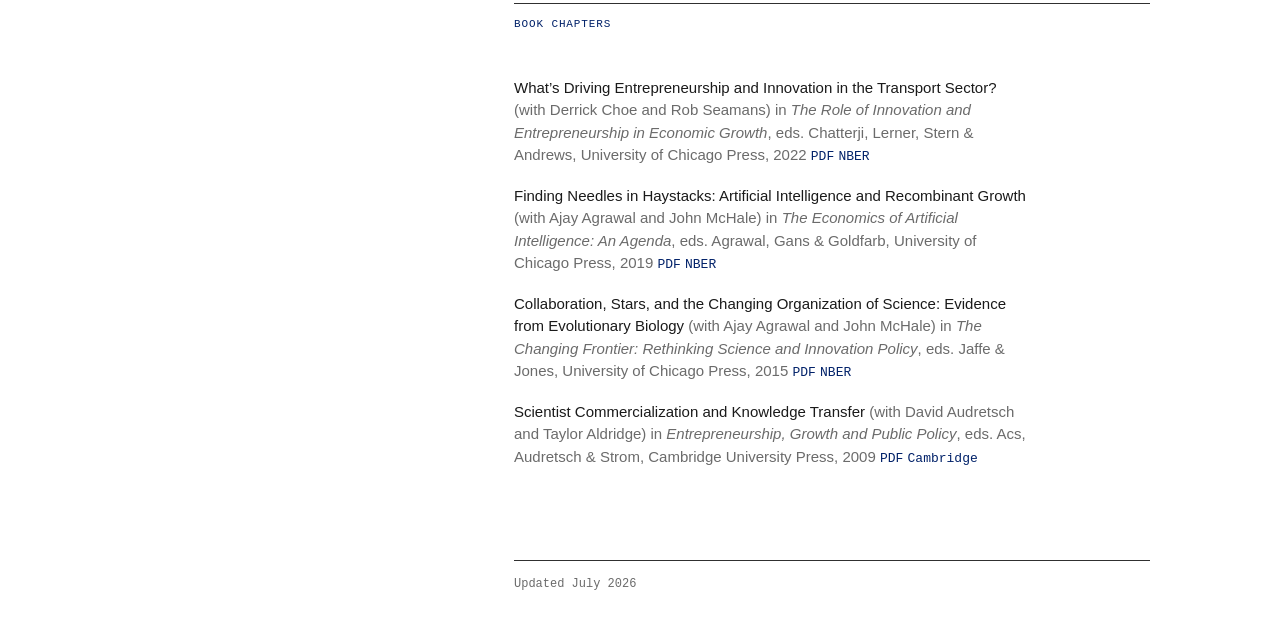
==== commit 7920505b: "Reorder working papers newest-first; relabel arXiv line Co-Authored-By: Claude Fable 5 <noreply@anth" ====
--- a/research/index.html
+++ b/research/index.html
@@ -41,40 +41,6 @@
 
     <section id="working-papers">
       <h2>Working papers</h2>
-
-      <article class="paper">
-        <figure>
-          <img src="/img/figs/model-org-design.png" width="680" height="476" loading="lazy"
-               alt="Generality&ndash;accuracy trade-off curves at fixed levels of hidden complexity, with GPT-4, GPT-3, and BloombergGPT plotted">
-        </figure>
-        <div class="body">
-          <p class="year">arXiv 2506.22440, June 2025</p>
-          <h3>From Model Design to Organizational Design: Complexity Redistribution and Trade-Offs in Generative&nbsp;AI</h3>
-          <p class="authors">with Sharique Hasan and Sampsa Samila</p>
-          <ul class="links">
-            <li><a href="/pdf/model-org-design.pdf" data-goatcounter-click="dl-model-org-design">PDF</a></li>
-            <li><a href="https://arxiv.org/abs/2506.22440">arXiv</a></li>
-          </ul>
-          <details>
-            <summary>Abstract</summary>
-            <p>This paper introduces the Generality-Accuracy-Simplicity (GAS) framework to
-            analyze how large language models (LLMs) are reshaping organizations and competitive
-            strategy. We argue that viewing AI as a simple reduction in input costs overlooks
-            two critical dynamics: (a) the inherent trade-offs among generality, accuracy, and
-            simplicity, and (b) the redistribution of complexity across stakeholders. While LLMs
-            appear to defy the traditional trade-off by offering high generality and accuracy
-            through simple interfaces, this user-facing simplicity masks a significant shift of
-            complexity to infrastructure, compliance, and specialized personnel. The GAS
-            trade-off, therefore, does not disappear but is relocated from the user to the
-            organization, creating new managerial challenges, particularly around accuracy in
-            high-stakes applications. We contend that competitive advantage no longer stems from
-            mere AI adoption, but from mastering this redistributed complexity through the
-            design of abstraction layers, workflow alignment, and complementary expertise. This
-            study advances AI strategy by clarifying how scalable cognition relocates complexity
-            and redefines the conditions for technology integration.</p>
-          </details>
-        </div>
-      </article>
 
       <article class="paper">
         <figure>
@@ -151,6 +117,40 @@
             expertise and higher-order non-AI skills&mdash;the paper highlights the role of
             education and training policies in shaping the economic consequences of AI-driven
             technological change.</p>
+          </details>
+        </div>
+      </article>
+
+      <article class="paper">
+        <figure>
+          <img src="/img/figs/model-org-design.png" width="680" height="476" loading="lazy"
+               alt="Generality&ndash;accuracy trade-off curves at fixed levels of hidden complexity, with GPT-4, GPT-3, and BloombergGPT plotted">
+        </figure>
+        <div class="body">
+          <p class="year">arXiv Working Paper, June 2025</p>
+          <h3>From Model Design to Organizational Design: Complexity Redistribution and Trade-Offs in Generative&nbsp;AI</h3>
+          <p class="authors">with Sharique Hasan and Sampsa Samila</p>
+          <ul class="links">
+            <li><a href="/pdf/model-org-design.pdf" data-goatcounter-click="dl-model-org-design">PDF</a></li>
+            <li><a href="https://arxiv.org/abs/2506.22440">arXiv</a></li>
+          </ul>
+          <details>
+            <summary>Abstract</summary>
+            <p>This paper introduces the Generality-Accuracy-Simplicity (GAS) framework to
+            analyze how large language models (LLMs) are reshaping organizations and competitive
+            strategy. We argue that viewing AI as a simple reduction in input costs overlooks
+            two critical dynamics: (a) the inherent trade-offs among generality, accuracy, and
+            simplicity, and (b) the redistribution of complexity across stakeholders. While LLMs
+            appear to defy the traditional trade-off by offering high generality and accuracy
+            through simple interfaces, this user-facing simplicity masks a significant shift of
+            complexity to infrastructure, compliance, and specialized personnel. The GAS
+            trade-off, therefore, does not disappear but is relocated from the user to the
+            organization, creating new managerial challenges, particularly around accuracy in
+            high-stakes applications. We contend that competitive advantage no longer stems from
+            mere AI adoption, but from mastering this redistributed complexity through the
+            design of abstraction layers, workflow alignment, and complementary expertise. This
+            study advances AI strategy by clarifying how scalable cognition relocates complexity
+            and redefines the conditions for technology integration.</p>
           </details>
         </div>
       </article>
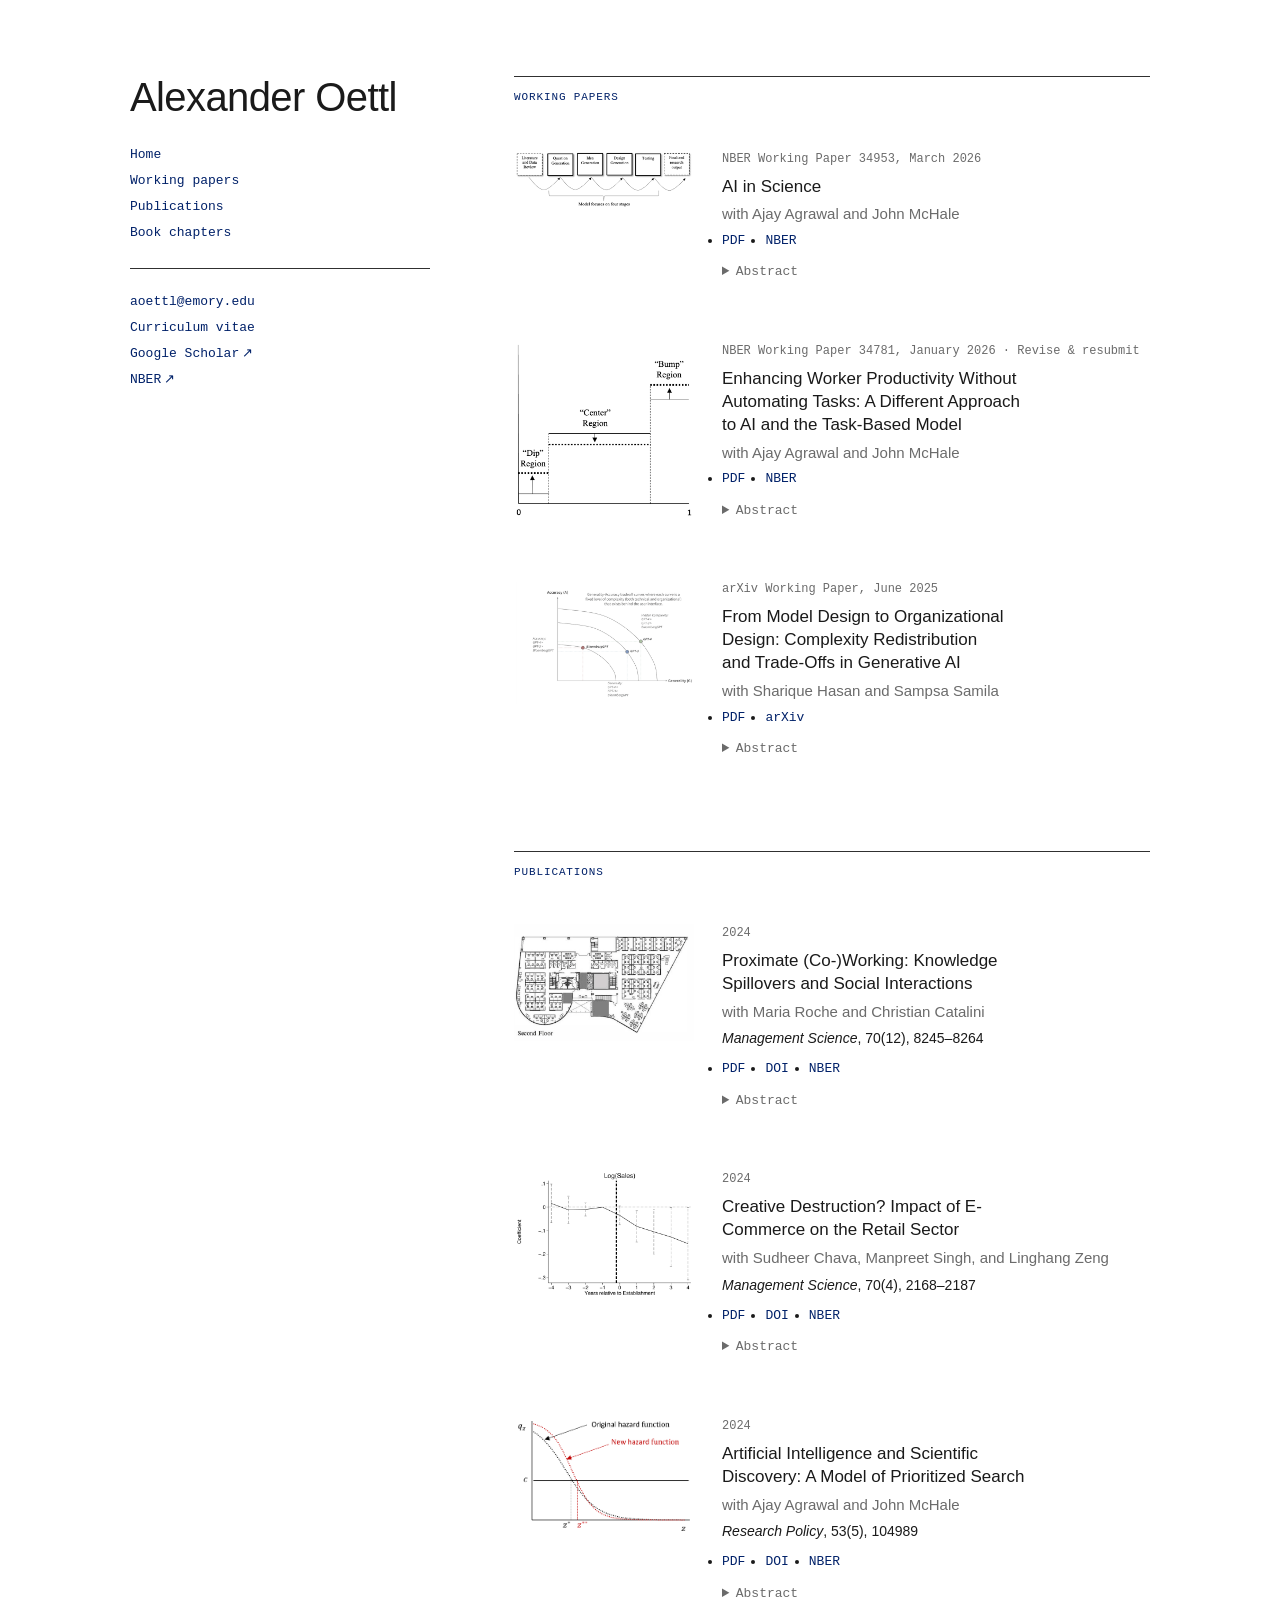
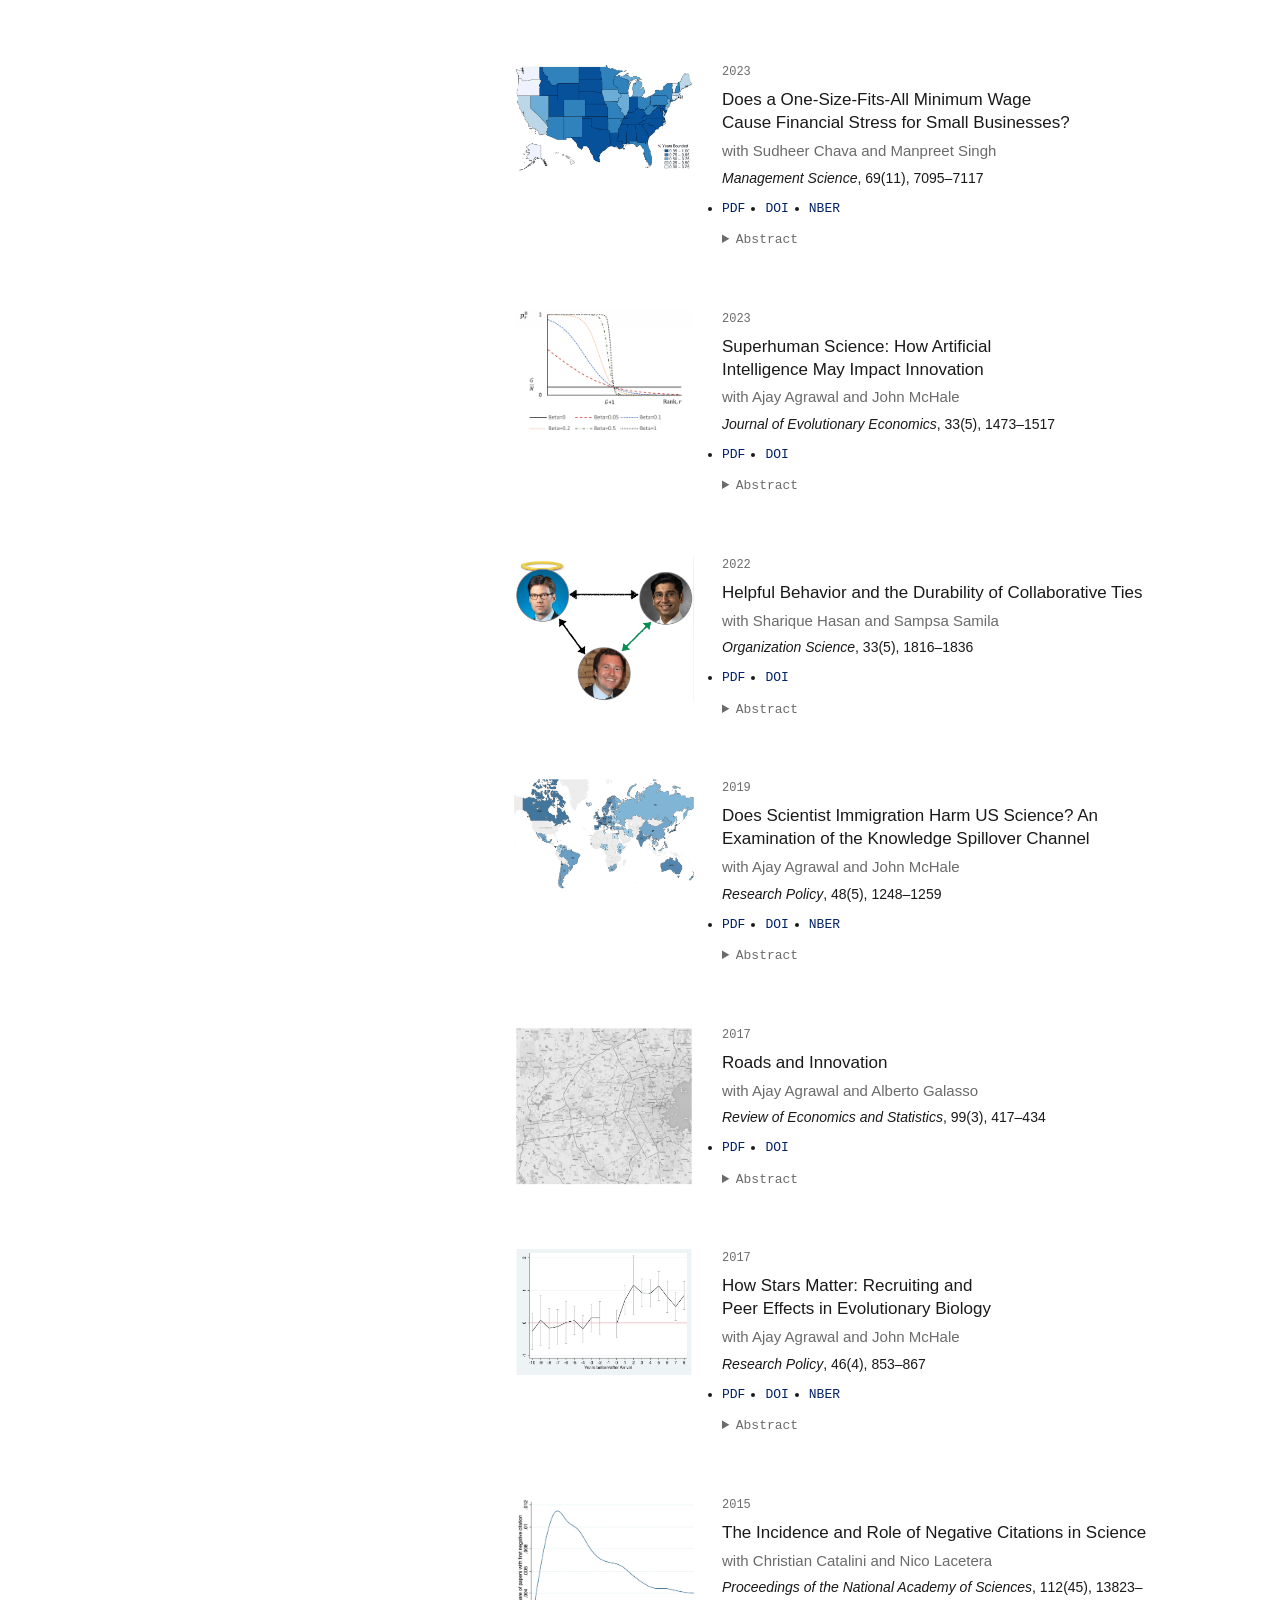
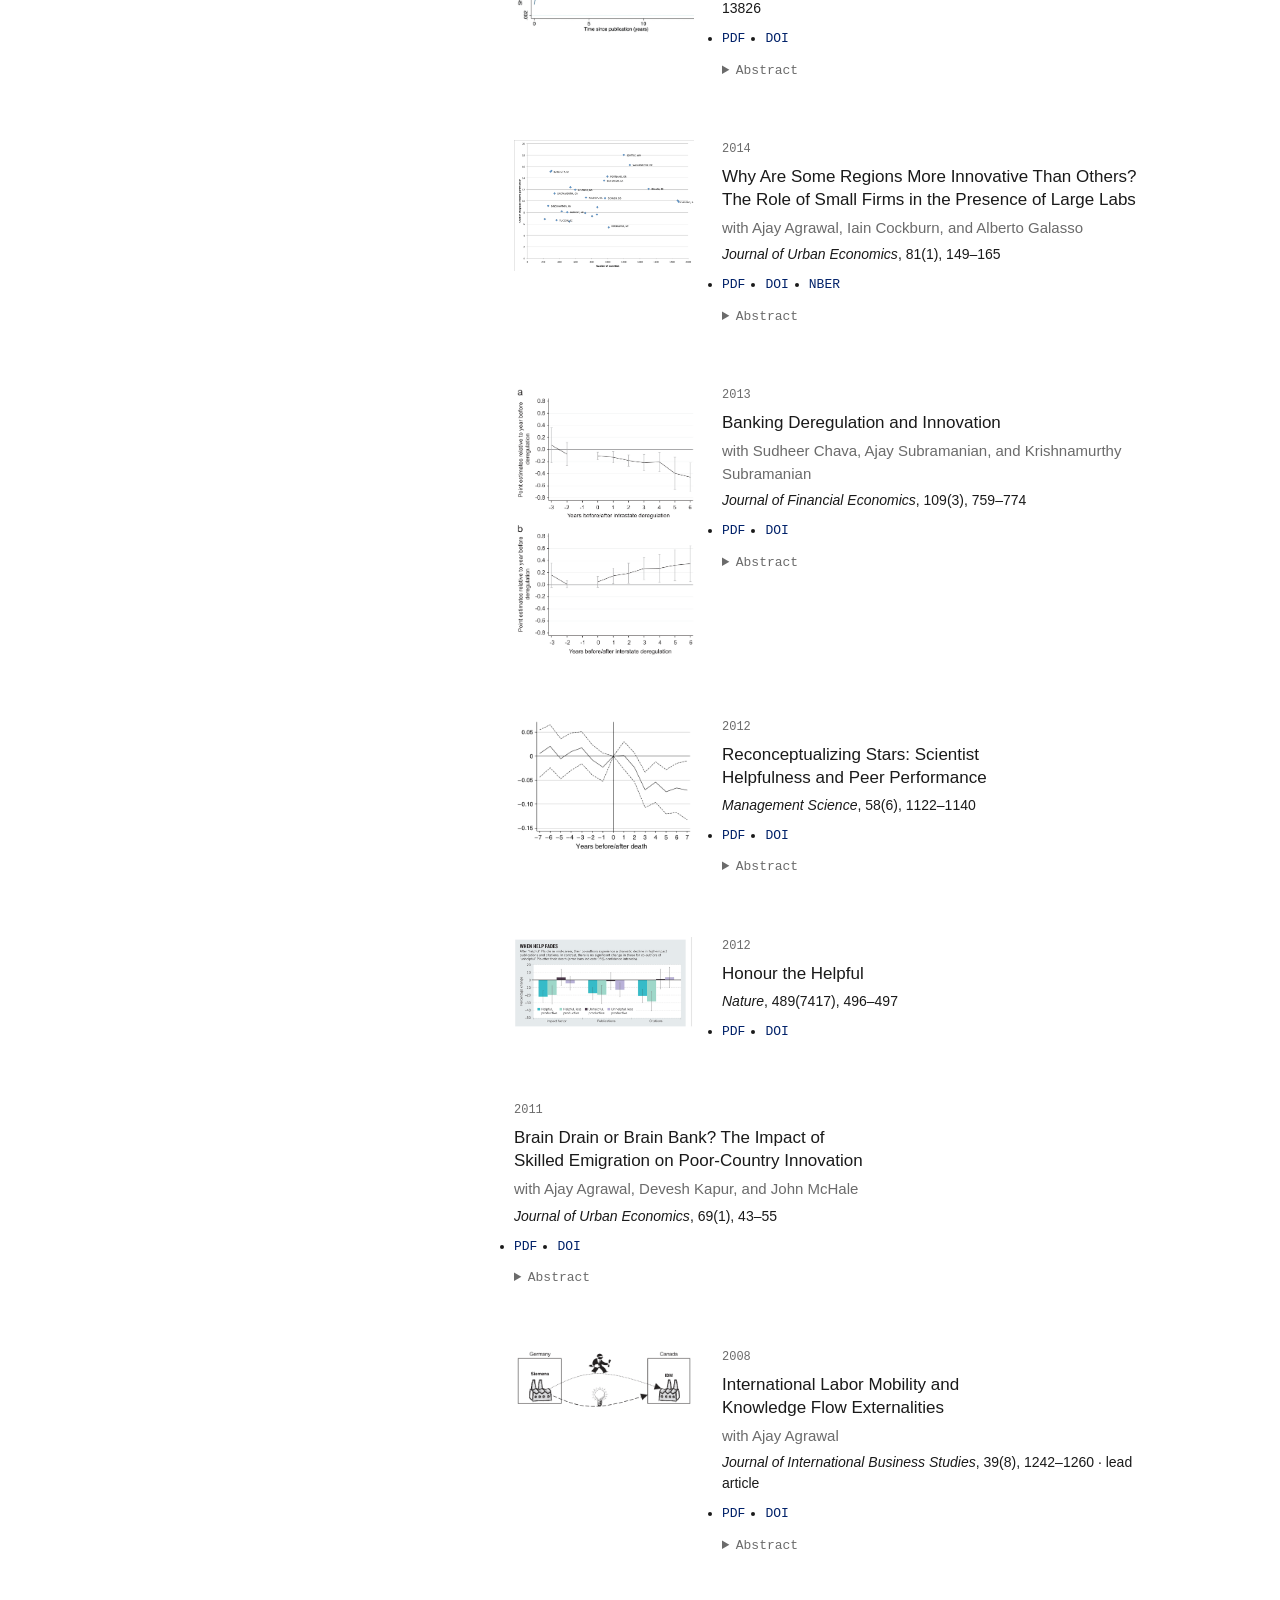
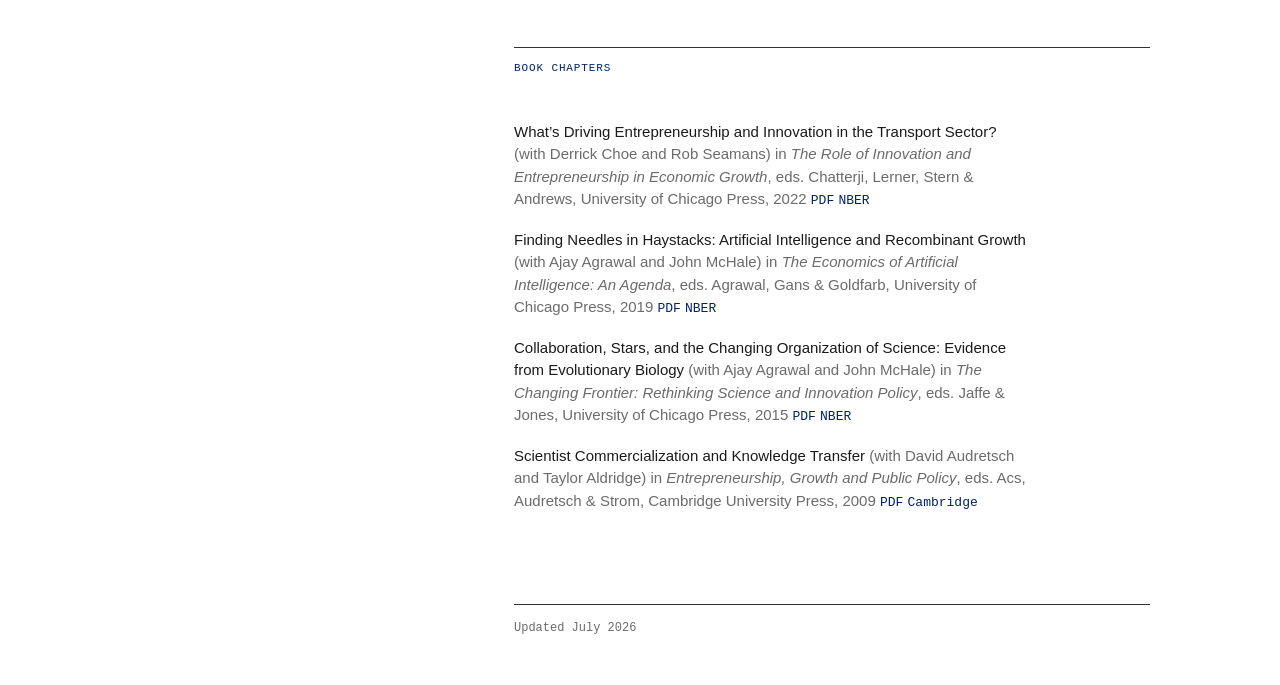
==== commit a671af04: "Figures for OrgSci (slide triad), Nature (When Help Fades chart), JIBS (Fig 2) Co-Authored-By: Claud" ====
--- a/research/index.html
+++ b/research/index.html
@@ -322,7 +322,11 @@
         </div>
       </article>
 
-      <article class="paper nofig">
+      <article class="paper">
+        <figure>
+          <img src="/img/figs/helpful-behavior.png" width="680" height="552" loading="lazy"
+               alt="Slide diagram of a collaboration triad: a helpful third party, marked with a halo, connects two coauthors whose own tie persists">
+        </figure>
         <div class="body">
           <p class="year">2022</p>
           <h3>Helpful Behavior and the Durability of Collaborative Ties</h3>
@@ -575,7 +579,11 @@
         </div>
       </article>
 
-      <article class="paper nofig">
+      <article class="paper">
+        <figure>
+          <img src="/img/figs/honour-helpful.png" width="680" height="348" loading="lazy"
+               alt="Nature&rsquo;s &lsquo;When help fades&rsquo; chart: coauthors&rsquo; impact factor, publications, and citations decline after helpful PIs die; no significant change for unhelpful PIs">
+        </figure>
         <div class="body">
           <p class="year">2012</p>
           <h3>Honour the Helpful</h3>
@@ -618,7 +626,11 @@
         </div>
       </article>
 
-      <article class="paper nofig">
+      <article class="paper">
+        <figure>
+          <img src="/img/figs/labor-mobility.png" width="484" height="168" loading="lazy"
+               alt="Diagram of cross-border labor mobility: an inventor moves from Siemens in Germany to IBM in Canada, and knowledge flows to the receiving country">
+        </figure>
         <div class="body">
           <p class="year">2008</p>
           <h3>International Labor Mobility and Knowledge Flow Externalities</h3>
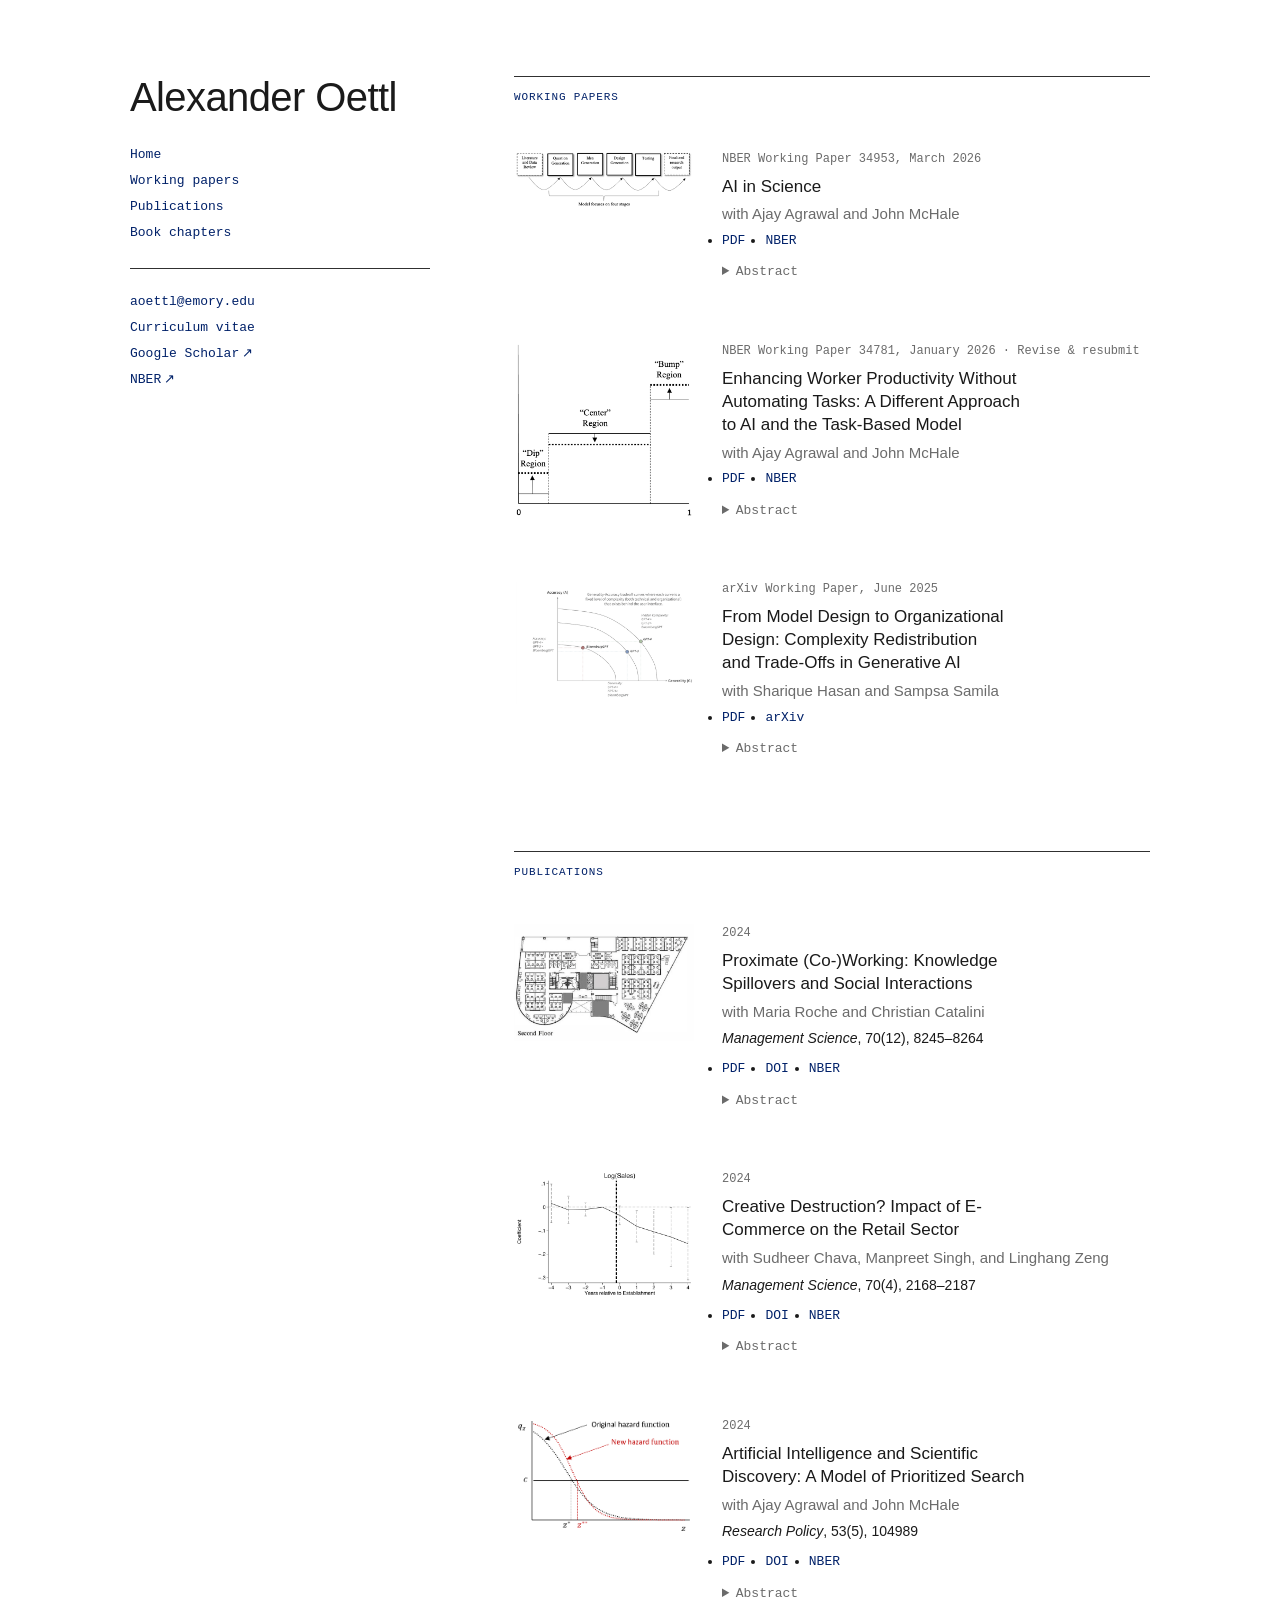
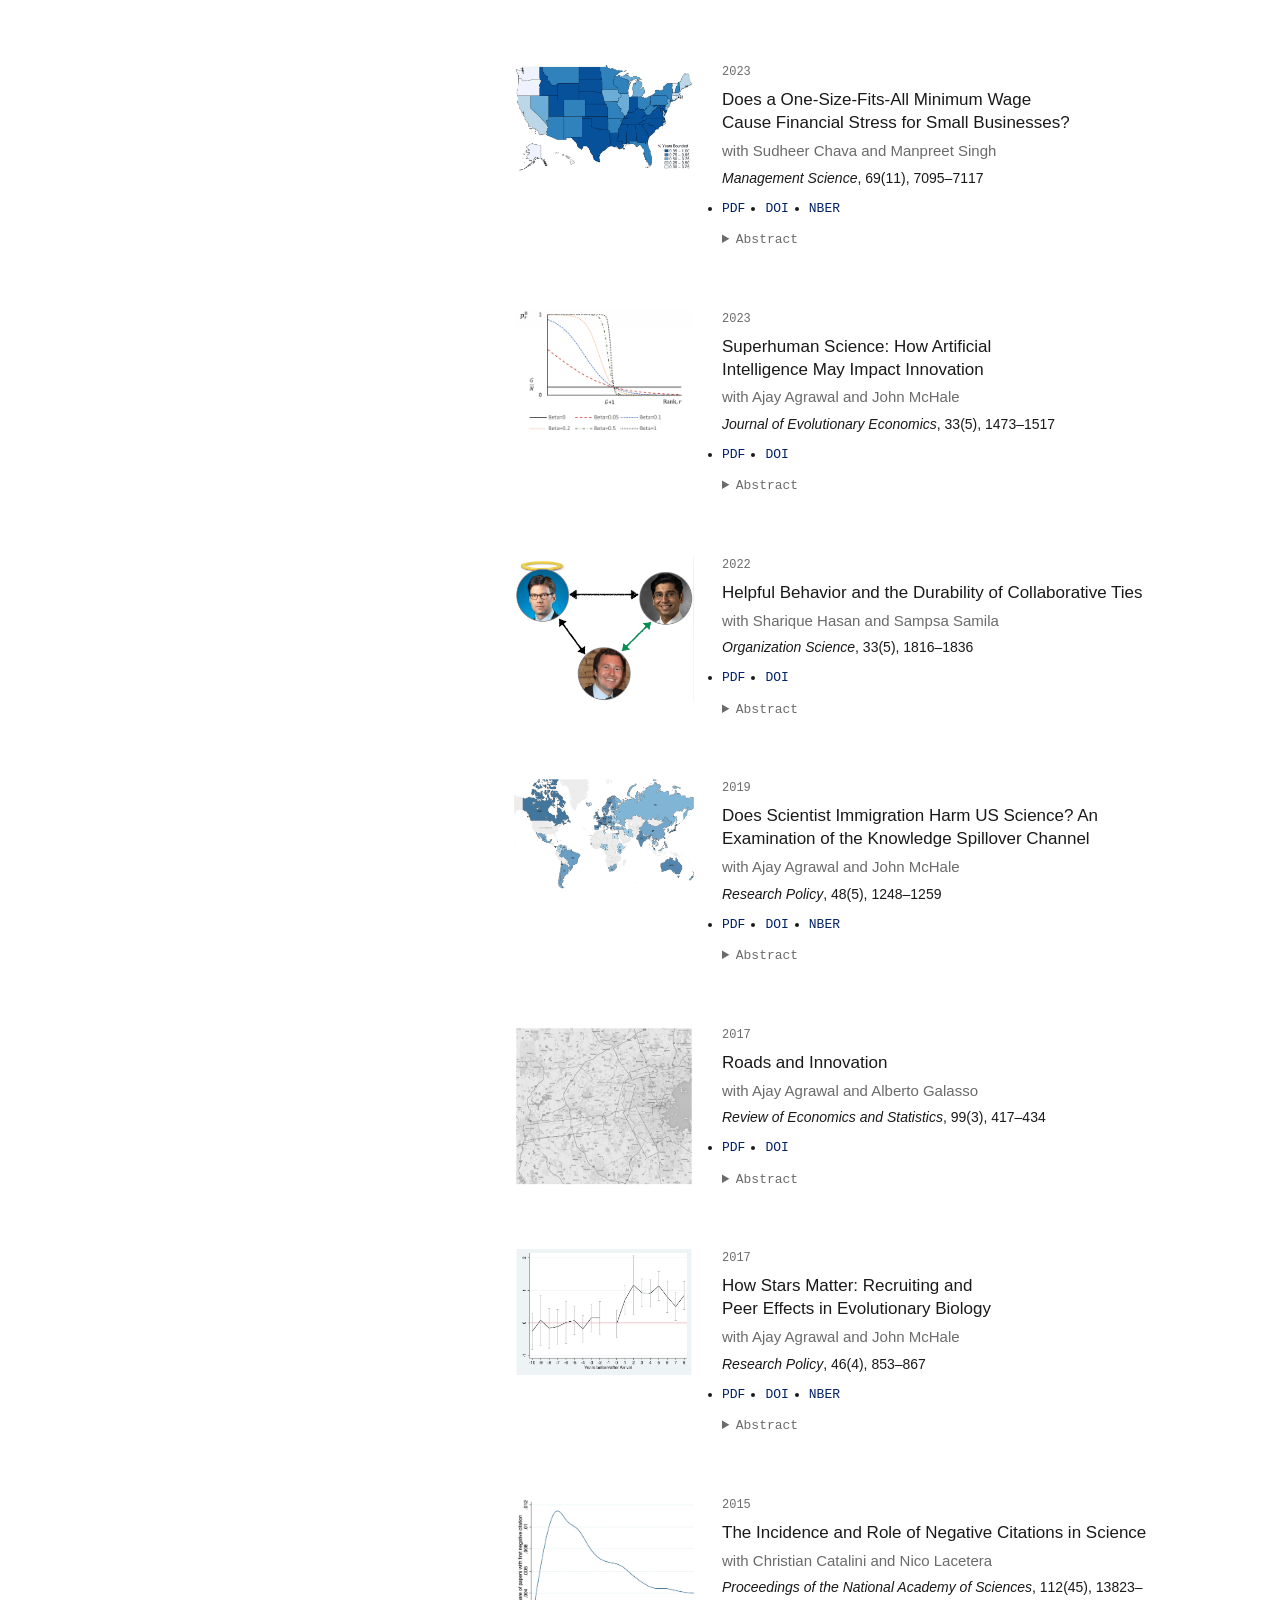
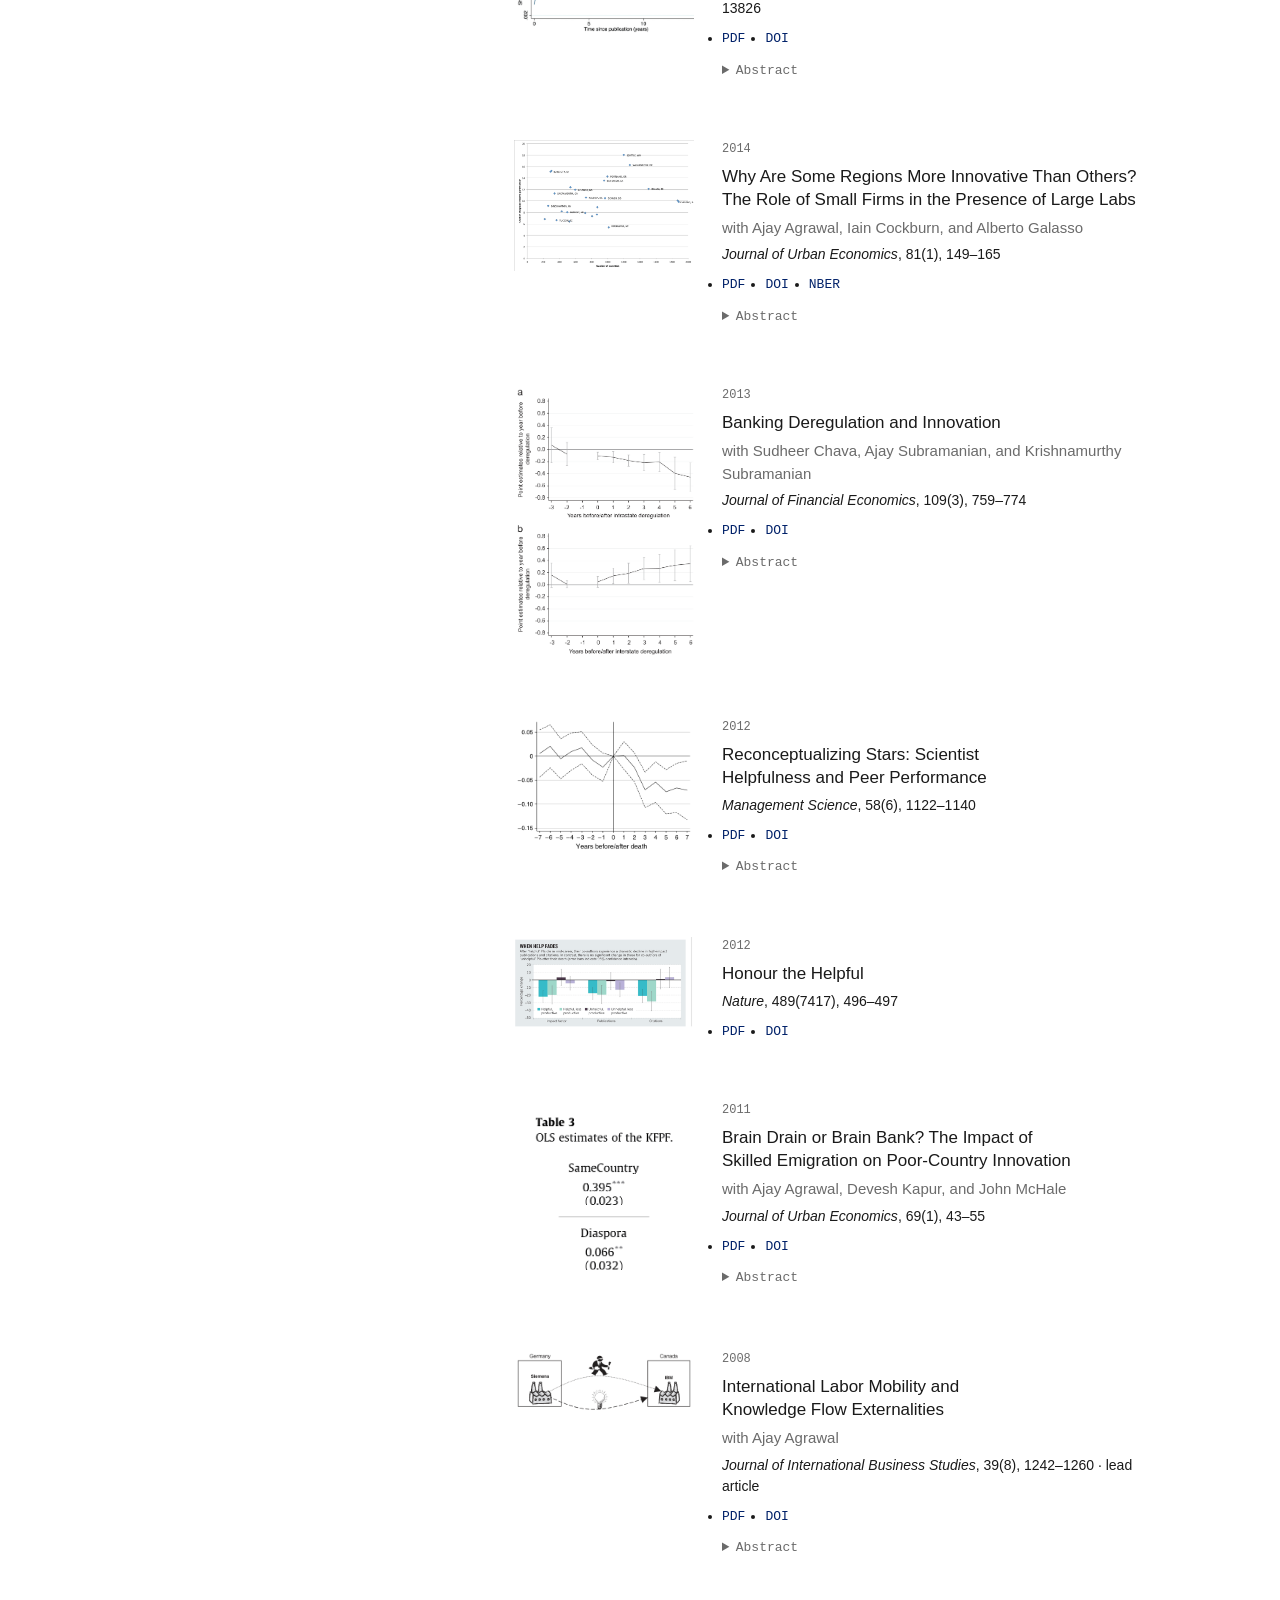
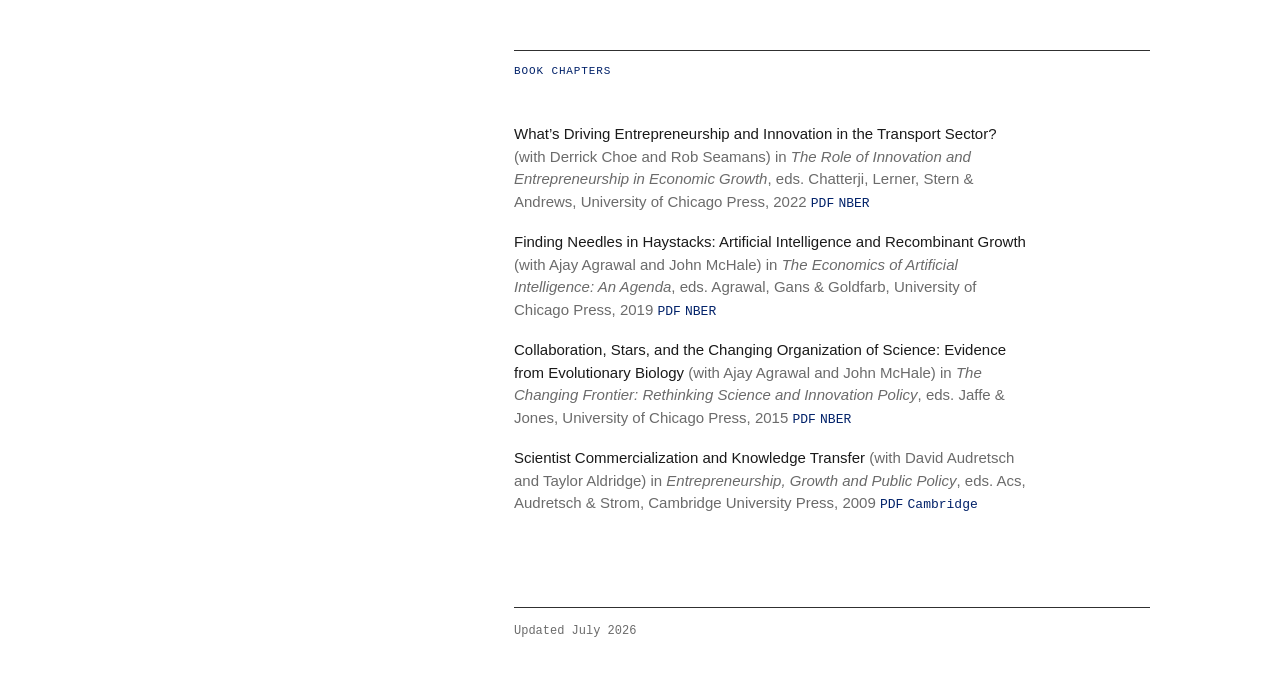
==== commit ea25c153: "Brain Drain figure: verbatim Table 3 coefficient scoreboard — all 19 entries illustrated Co-Authored" ====
--- a/research/index.html
+++ b/research/index.html
@@ -6,7 +6,7 @@
   <title>Research — Alexander Oettl</title>
   <meta name="description" content="Alexander Oettl is the Goizueta Distinguished Chair in Entrepreneurship at Emory University's Goizueta Business School. Economics of innovation, knowledge spillovers, human capital, and economic geography.">
   <link rel="canonical" href="https://oettl.org/research/">
-  <link rel="icon" type="image/svg+xml" href="/favicon.svg">
+  <link rel="icon" type="image/png" href="/favicon.png">
   <link rel="stylesheet" href="/style.css">
   <meta property="og:type" content="profile">
   <meta property="og:title" content="Research — Alexander Oettl">
@@ -595,7 +595,11 @@
         </div>
       </article>
 
-      <article class="paper nofig">
+      <article class="paper">
+        <figure>
+          <img src="/img/figs/brain-drain-brain-bank.png" width="414" height="435" loading="lazy"
+               alt="Verbatim Table 3 cells: the same-country co-location coefficient, 0.395, is six times the diaspora coefficient, 0.066">
+        </figure>
         <div class="body">
           <p class="year">2011</p>
           <h3>Brain Drain or Brain Bank? The Impact of Skilled Emigration on Poor-Country Innovation</h3>
